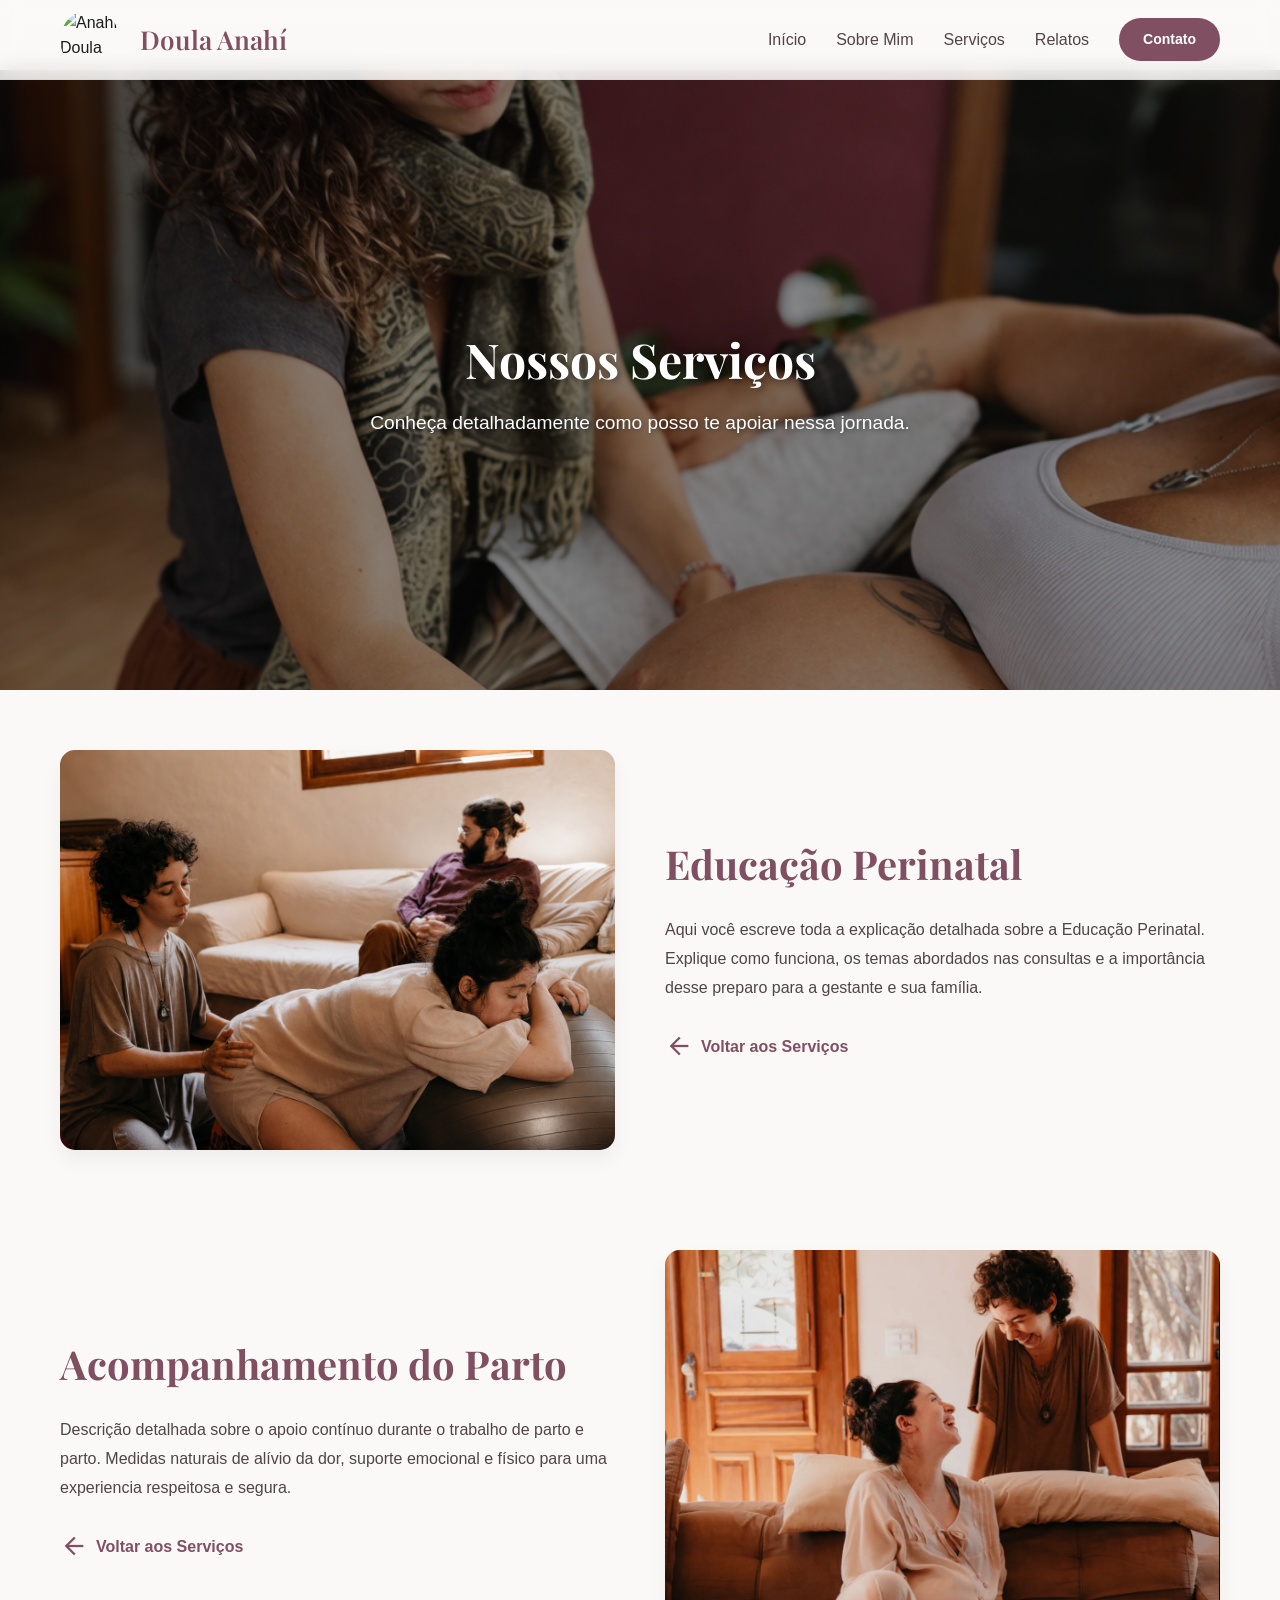
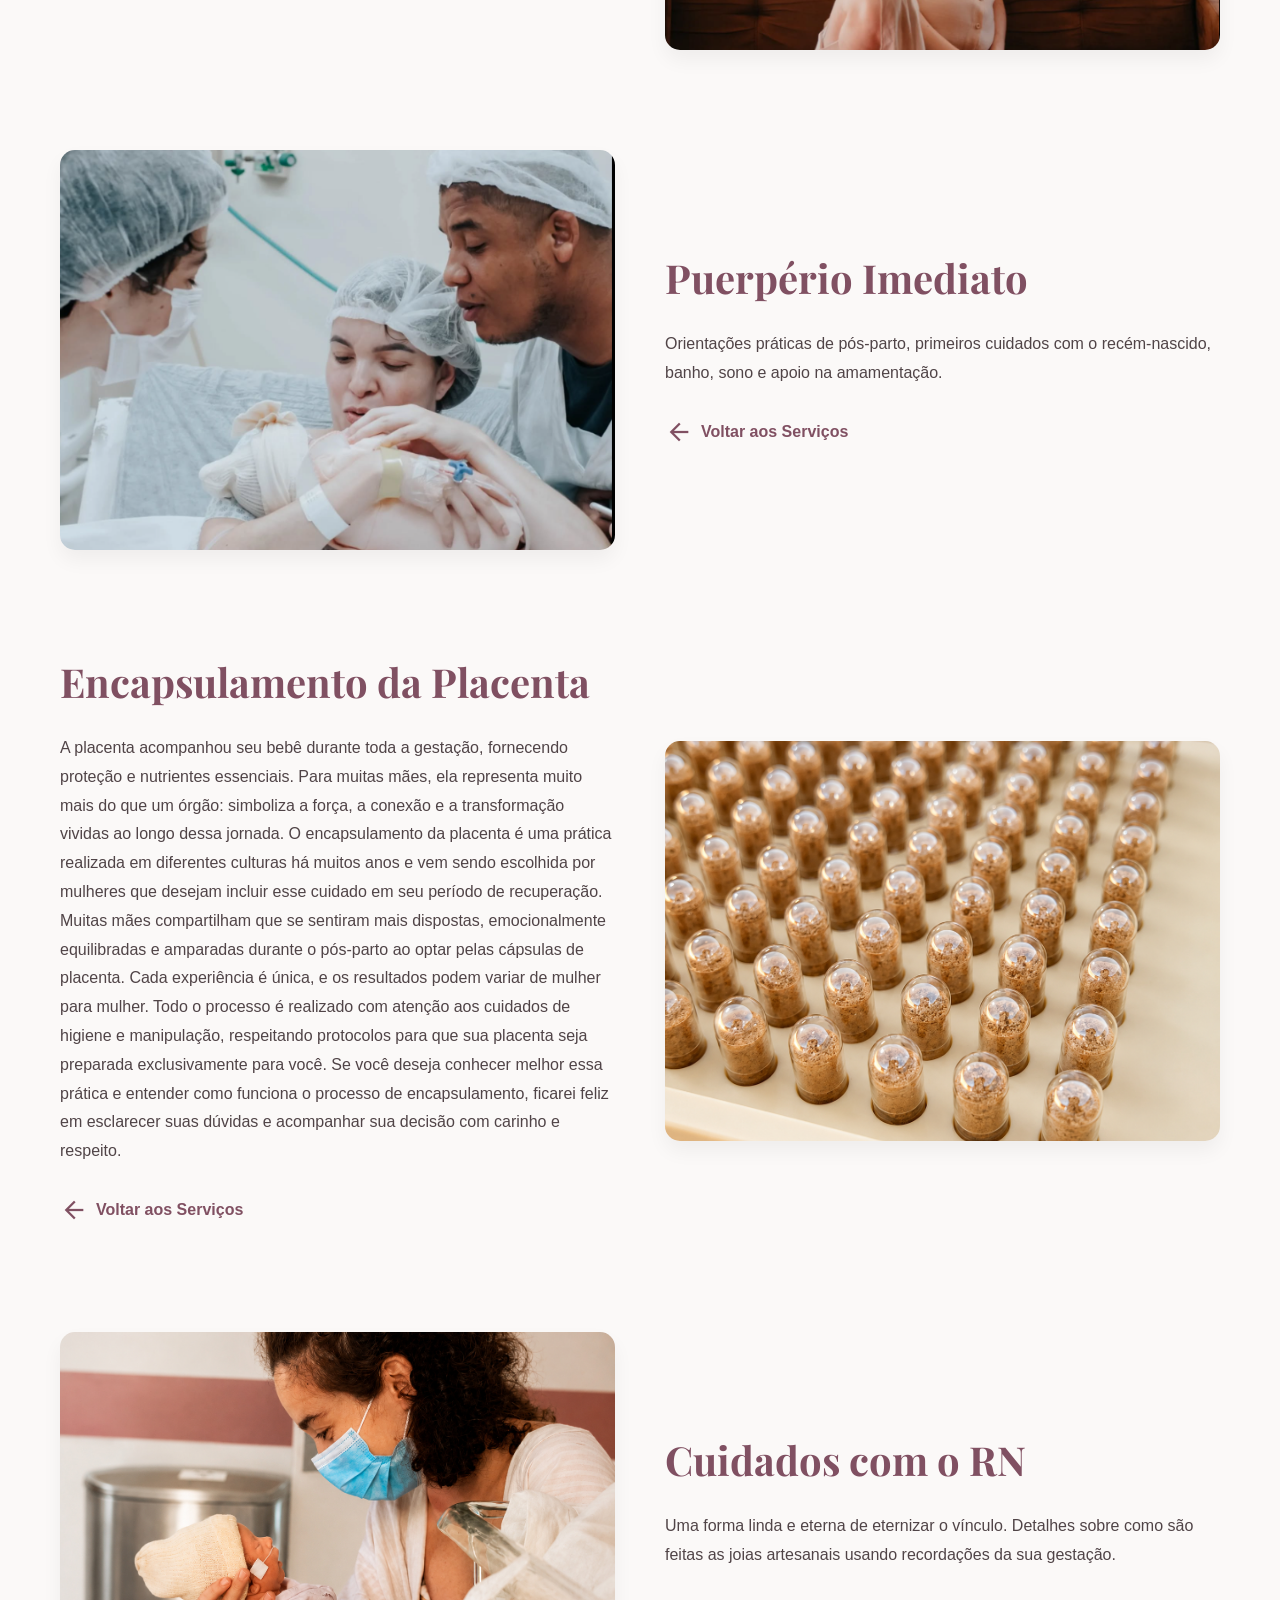
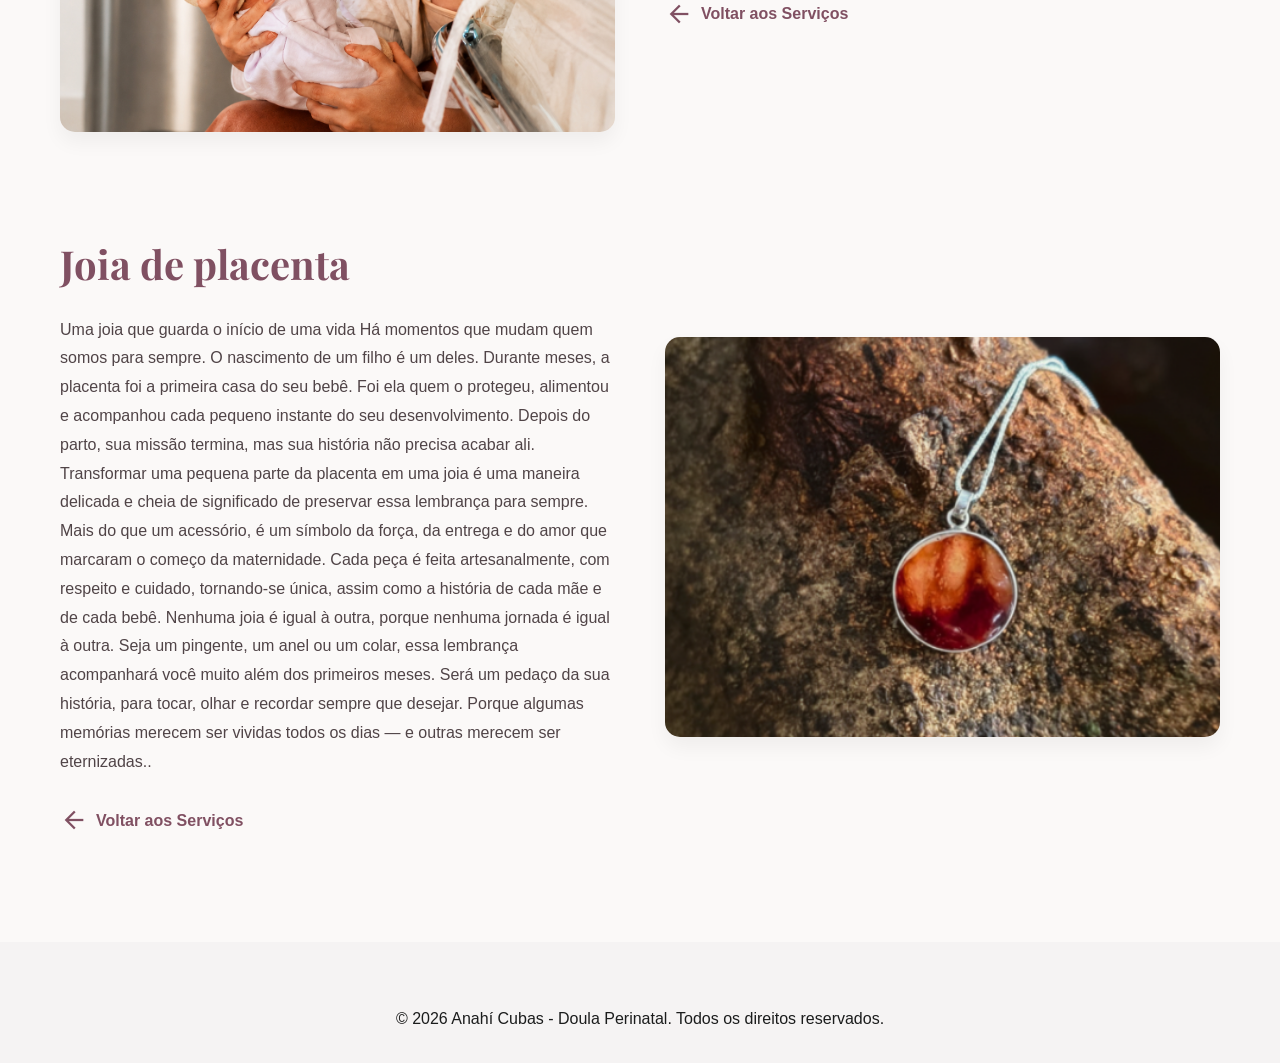
==== servicios.html @ f9d58816 "nuevas mudansas" ====
<!DOCTYPE html>
<html lang="pt-br">
<head>
    <meta charset="UTF-8">
    <meta name="viewport" content="width=device-width, initial-scale=1.0">
    <title>Serviços Detalhados | Anahí Cubas</title>
    <link rel="preconnect" href="https://fonts.googleapis.com">
    <link rel="preconnect" href="https://fonts.gstatic.com" crossorigin>
    <link href="https://fonts.googleapis.com/css2?family=Playfair+Display:ital,wght@0,400..900;1,400..900&display=swap" rel="stylesheet">
    <link href="https://fonts.googleapis.com/css2?family=Material+Symbols+Outlined&display=swap" rel="stylesheet">
    <link rel="stylesheet" href="src/css/style.css">
</head>
<body class="pagina-servicios">

   <header class="transparent-header">
        <nav class="navbar">
            <div class="container nav-wrapper">
                <div class="logo-area">
                    <img src="https://lh3.googleusercontent.com/aida-public/[base64]" alt="Anahí Doula Logo" class="logo-img">
                    <span class="logo-text">Doula Anahí</span>
                </div>
                
                <!-- Menú que se ve en computadoras -->
                <div class="nav-links">
                    <a href="index.html#inicio" class="nav-link">Início</a>
                    <a href="index.html#sobre" class="nav-link">Sobre Mim</a>
                    <a href="index.html#servicos" class="nav-link">Serviços</a>
                    <a href="index.html#relatos" class="nav-link">Relatos</a>
                    <a href="index.html#contato" class="btn-nav">Contato</a>
                </div>
                
                <!-- Botón exclusivo para celulares (conecta a tu WhatsApp) -->
                <a href="https://wa.me/5511999999999?text=Olá,%20gostaria%20de%20conversar%20sobre%20seus%20serviços!" target="_blank" rel="noopener noreferrer" class="mobile-wa-btn">
                    Agendar Consulta
                </a>
            </div>
        </nav>
    </header>

    <div class="services-hero"> 
        <h1>Nossos Serviços</h1>
        <p>Conheça detalhadamente como posso te apoiar nessa jornada.</p>
    </div>

    <main class="container-servicios-detalle">
        <!-- SECCIÓN 1: EDUCACIÓN PERINATAL -->
        <section id="educacao" class="servicio-bloque-detalle">
            <div class="detalle-content">
                <div class="detalle-img-wrapper">
                    <img src="src/imagens/hero1.jpg" alt="Educação Perinatal">
                </div>
                <div class="detalle-texto">
                    <h2>Educação Perinatal</h2>
                    <p>Aqui você escreve toda a explicação detalhada sobre a Educação Perinatal. Explique como funciona, os temas abordados nas consultas e a importância desse preparo para a gestante e sua família.</p>
                    <a href="index.html#servicos" class="btn-volver"><span class="material-symbols-outlined">arrow_back</span> Voltar aos Serviços</a>
                </div>
            </div>
        </section>

        <!-- SECCIÓN 2: PARTO HUMANIZADO -->
        <section id="parto" class="servicio-bloque-detalle">
            <div class="detalle-content reversed">
                <div class="detalle-img-wrapper">
                    <img src="src/imagens/img1.png" alt="Acompanhamento do Parto">
                </div>
                <div class="detalle-texto">
                    <h2>Acompanhamento do Parto</h2>
                    <p>Descrição detalhada sobre o apoio contínuo durante o trabalho de parto e parto. Medidas naturais de alívio da dor, suporte emocional e físico para uma experiencia respeitosa e segura.</p>
                    <a href="index.html#servicos" class="btn-volver"><span class="material-symbols-outlined">arrow_back</span> Voltar aos Serviços</a>
                </div>
            </div>
        </section>

        <!-- SECCIÓN 3: PUERPÉRIO -->
        <section id="cuidados" class="servicio-bloque-detalle">
            <div class="detalle-content">
                <div class="detalle-img-wrapper">
                    <img src="src/imagens/img2.png" alt="Cuidados com o Bebê">
                </div>
                <div class="detalle-texto">
                    <h2>Puerpério Imediato</h2>
                    <p>Orientações práticas de pós-parto, primeiros cuidados com o recém-nascido, banho, sono e apoio na amamentação.</p>
                    <a href="index.html#servicos" class="btn-volver"><span class="material-symbols-outlined">arrow_back</span> Voltar aos Serviços</a>
                </div>
            </div>
        </section>

        <!-- SECCIÓN 4: AMAMENTAÇÃO -->
        <section id="capsulas" class="servicio-bloque-detalle">
            <div class="detalle-content reversed">
                <div class="detalle-img-wrapper">
                    <img src="src/imagens/img3.jpg" alt="Cápsulas de Placenta">
                </div>
                <div class="detalle-texto">
                    <h2>Encapsulamento da Placenta</h2>
                    <p>A placenta acompanhou seu bebê durante toda a gestação, fornecendo proteção e nutrientes essenciais. Para muitas mães, ela representa muito mais do que um órgão: simboliza a força, a conexão e a transformação vividas ao longo dessa jornada.

                    O encapsulamento da placenta é uma prática realizada em diferentes culturas há muitos anos e vem sendo escolhida por mulheres que desejam incluir esse cuidado em seu período de recuperação.

                    Muitas mães compartilham que se sentiram mais dispostas, emocionalmente equilibradas e amparadas durante o pós-parto ao optar pelas cápsulas de placenta. Cada experiência é única, e os resultados podem variar de mulher para mulher.

                    Todo o processo é realizado com atenção aos cuidados de higiene e manipulação, respeitando protocolos para que sua placenta seja preparada exclusivamente para você.

                    Se você deseja conhecer melhor essa prática e entender como funciona o processo de encapsulamento, ficarei feliz em esclarecer suas dúvidas e acompanhar sua decisão com carinho e respeito.</p>
                    <a href="index.html#servicos" class="btn-volver"><span class="material-symbols-outlined">arrow_back</span> Voltar aos Serviços</a>
                </div>
            </div>
        </section>

        <!-- SECCIÓN 5: CUIDADOS RN -->
        <section id="joias" class="servicio-bloque-detalle">
            <div class="detalle-content">
                <div class="detalle-img-wrapper">
                    <img src="src/imagens/img4.jpg" alt="Joias com Placenta">
                </div>
                <div class="detalle-texto">
                    <h2>Cuidados com o RN</h2>
                    <p>Uma forma linda e eterna de eternizar o vínculo. Detalhes sobre como são feitas as joias artesanais usando recordações da sua gestação.</p>
                    <a href="index.html#servicos" class="btn-volver"><span class="material-symbols-outlined">arrow_back</span> Voltar aos Serviços</a>
                </div>
            </div>
        </section>

        <!-- SECCIÓN 6: RODAS DE APOIO -->
        <section id="arte" class="servicio-bloque-detalle">
            <div class="detalle-content reversed">
                <div class="detalle-img-wrapper">
                    <img src="src/imagens/img5.png" alt="Joia de placenta">
                </div>
                <div class="detalle-texto">
                    <h2>Joia de placenta</h2>
                    <p>Uma joia que guarda o início de uma vida

                    Há momentos que mudam quem somos para sempre.

                    O nascimento de um filho é um deles.

                    Durante meses, a placenta foi a primeira casa do seu bebê. Foi ela quem o protegeu, alimentou e acompanhou cada pequeno instante do seu desenvolvimento. Depois do parto, sua missão termina, mas sua história não precisa acabar ali.

                    Transformar uma pequena parte da placenta em uma joia é uma maneira delicada e cheia de significado de preservar essa lembrança para sempre.

                    Mais do que um acessório, é um símbolo da força, da entrega e do amor que marcaram o começo da maternidade.

                    Cada peça é feita artesanalmente, com respeito e cuidado, tornando-se única, assim como a história de cada mãe e de cada bebê. Nenhuma joia é igual à outra, porque nenhuma jornada é igual à outra.

                    Seja um pingente, um anel ou um colar, essa lembrança acompanhará você muito além dos primeiros meses. Será um pedaço da sua história, para tocar, olhar e recordar sempre que desejar.

                    Porque algumas memórias merecem ser vividas todos os dias — e outras merecem ser eternizadas..</p>
                    <a href="index.html#servicos" class="btn-volver"><span class="material-symbols-outlined">arrow_back</span> Voltar aos Serviços</a>
                </div>
            </div>
        </section>
    </main>

    <footer class="main-footer">
        <div class="container text-center">
            <p>&copy; 2026 Anahí Cubas - Doula Perinatal. Todos os direitos reservados.</p>
        </div>
        
    </footer>

    <!-- Navegación inferior fija para móviles (Estilo Instagram) -->
    <nav class="bottom-nav">
        <a href="index.html#inicio" class="bottom-nav-item">
            <span class="material-symbols-outlined">home</span>
            <span>Início</span>
        </a>
        <a href="index.html#sobre" class="bottom-nav-item">
            <span class="material-symbols-outlined">person</span>
            <span>Sobre</span>
        </a>
        <a href="index.html#servicos" class="bottom-nav-item">
            <span class="material-symbols-outlined">pregnancy</span>
            <span>Serviços</span>
        </a>
        <a href="index.html#relatos" class="bottom-nav-item">
            <span class="material-symbols-outlined">forum</span>
            <span>Relatos</span>
        </a>
    </nav>

    <!-- Enlace al JS para que todo funcione de diez -->
    <script src="src/js/script.js"></script>
</body>
</html>
---- src/css/style.css ----
* {
    margin: 0;
    padding: 0;
    box-sizing: border-box;
}

html {
    scroll-behavior: smooth;
}

:root {
    /* Paleta de Cores Global */
    --primary: #805062;
    --primary-container: #f8bbd0;
    --on-primary: #ffffff;
    --secondary: #6b5a60;
    --secondary-container: #f4dce4;
    --on-secondary-container: #716066;
    --surface: #fbf9f8;
    --surface-container-low: #f5f3f3;
    --surface-container-lowest: #ffffff;
    --on-surface: #1b1c1c;
    --on-surface-variant: #504447;
    
    /* Fontes */
    --font-headline: 'Playfair Display', serif;
    --font-body: 'Plus Jakarta Sans', sans-serif;
}

body {
    background-: var(--surface);
    color: var(--on-surface);
    font-family: var(--font-body);
    font-size: 16px;
    line-height: 1.6;
    overflow-x: hidden;
}

.container {
    width: 100%;
    max-width: 1200px;
    margin: 0 auto;
    padding: 0 24px;
}

.text-center {
    text-align: center;
}

/* ==========================================================================
   COMPONENTES REUTILIZÁVEIS (Botões e Títulos)
   ========================================================================== */
.btn {
    display: inline-flex;
    align-items: center;
    justify-content: center;
    gap: 8px;
    padding: 16px 40px;
    border-radius: 9999px;
    font-weight: 600;
    text-decoration: none;
    transition: all 0.3s ease;
    cursor: pointer;
}

.btn-primary {
    background-color: var(--primary);
    color: var(--on-primary);
    border: none;
}

.btn-primary:hover {
    opacity: 0.95;
    transform: translateY(-2px);
    box-shadow: 0 10px 20px rgba(128, 80, 98, 0.15);
}

.btn-outline {
    background-color: transparent;
    border: 1px solid var(--primary);
    color: var(--on-surface);
}

.btn-outline:hover {
    background-color: rgba(248, 187, 208, 0.15);
}

.section-title {
    font-family: var(--font-headline);
    font-size: 40px;
    color: var(--primary);
    margin-bottom: 16px;
}

.section-subtitle {
    font-size: 18px;
    color: var(--on-surface-variant);
    max-width: 700px;
    margin: 0 auto 48px auto;
}

/* ==========================================================================
   NAVBAR & LOGO CIRCULAR
   ========================================================================== */
.navbar {
    position: fixed;
    top: 0;
    width: 100%;
    height: 80px;
    background-color: rgba(251, 249, 248, 0.85);
    backdrop-filter: blur(10px);
    z-index: 1000;
    display: flex;
    align-items: center;
    border-bottom: 1px solid rgba(0,0,0,0.03);
    transition: all 0.3s ease;
}

.navbar.scrolled {
    background-color: #ffffff;
    box-shadow: 0 4px 20px rgba(0, 0, 0, 0.08);
    height: 70px;
}

.nav-wrapper {
    display: flex;
    justify-content: space-between;
    align-items: center;
    width: 100%;
    max-width: 1200px;
    margin: 0 auto;
    padding: 10px 20px;
}

.logo-area {
    display: flex;
    align-items: center;
    gap: 20px;
}

.logo-img {
    border-radius: 50% !important; 
    object-fit: cover !important;  
    width: 60px !important;        
    height: 60px !important;       
}

.logo-text {
    font-family: var(--font-headline);
    font-size: 26px;
    font-weight: 600;
    color: var(--primary);
}

.nav-links {
    display: flex;
    align-items: center;
    gap: 32px;
}

.nav-link {
    text-decoration: none;
    color: var(--on-surface-variant);
    font-weight: 500;
    transition: color 0.3s;
}

.nav-link:hover, .nav-link.active {
    color: var(--primary);
    font-weight: 600;
}

.btn-nav {
    background-color: var(--primary);
    color: var(--on-primary);
    padding: 10px 24px;
    border-radius: 9999px;
    text-decoration: none;
    font-weight: 600;
    font-size: 14px;
    transition: opacity 0.3s;
}

.btn-nav:hover {
    opacity: 0.9;
}

.menu-mobile-btn {
    display: none;
    background: none;
    border: none;
    color: var(--primary);
    cursor: pointer;
}

.mobile-wa-btn {
    background-color: #926379; 
    color: #ffffff !important;
    text-decoration: none;
    padding: 8px 14px;
    border-radius: 8px;
    font-family: 'Playfair Display', serif;
    font-size: 13px;
    font-weight: bold;
    display: none; 
    white-space: nowrap;
    transition: background 0.3s ease, transform 0.2s ease;
}

.mobile-wa-btn:active {
    transform: scale(0.95);
}

/* ==========================================================================
   HERO SECTION (RETORNADO A TRANSPARENTE ORIGINAL)
   ========================================================================== */
.hero {
    height: 100vh;
    position: relative;
    display: flex;
    justify-content: center;
    align-items: center;
    text-align: center;
    overflow: hidden;
}

.hero-slider {
    position: absolute;
    inset: 0;
    z-index: -1;
    background-color: #1a1a1a; 
    overflow: hidden;
}

.slide {
    position: absolute;
    inset: 0;
    background-size: cover;
    background-position: center;
    opacity: 0;
    animation: fadeZoomOut 16s infinite ease-in-out;
}

.slide1 { background-image: url("../imagens/hero1.jpg"); animation-delay: 0s; }
.slide2 { background-image: url("../imagens/fototipo1.jpg"); animation-delay: 8s; }

@keyframes fadeZoomOut {
    0% { opacity: 1; transform: scale(1.05); } 
    45% { opacity: 1; transform: scale(1); }
    50% { opacity: 1; transform: scale(1); }
    95% { opacity: 0; transform: scale(1.05); } 
    100% { opacity: 1; transform: scale(1.05); }
}

/* Filtro totalmente invisible para que la imagen brille libre */
.hero-overlay {
    position: absolute;
    inset: 0;
    z-index: 1;
    background: transparent !important; 
}

/* Contenedor transparente original sin cajas ni fondos */
.hero-content {
    position: relative;
    z-index: 2;
    max-width: 650px;
    padding: 0 !important;
    background: transparent !important;
    backdrop-filter: none !important;
    box-shadow: none !important;
}

.badge {
    display: inline-block;
    padding: 6px 16px;
    background-color: var(--secondary-container);
    color: var(--on-secondary-container);
    border-radius: 9999px;
    font-size: 12px;
    font-weight: 600;
    text-transform: uppercase;
    letter-spacing: 0.1em;
    margin-bottom: 24px;
}

/* 🌟 CAMBIA AQUÍ EL COLOR DEL TÍTULO PRINCIPAL ("Apoio humanizado...") */
.hero-title {
    font-family: var(--font-headline);
    font-size: 54px;
    line-height: 1.2;
    color: #9d2d56 !important;
    margin-bottom: 24px;
    text-shadow: none !important;
}

.italic-text { font-style: italic; font-family: serif; }

/* 🌟 CAMBIA AQUÍ EL COLOR DEL SUBTÍTULO ("Vivencie a gestação...") */
.hero-description {
    font-size: 18px;
    color: #ffffff !important; 
    margin-bottom: 40px;
    text-shadow: none !important;
}

.hero-buttons {
    display: flex;
    justify-content: center;
    gap: 16px;
}

.hero-buttons .btn-outline {
    border-color: var(--primary) !important;
    color: var(--primary) !important;
}
.hero-buttons .btn-outline:hover {
    background-color: rgba(248, 187, 208, 0.15) !important;
}

/* ==========================================================================
   SOBRE MIM
   ========================================================================== */
.about-section {
    padding: 140px 0 96px 0; 
    background-color: var(--surface-container-lowest);
}

.about-wrapper {
    display: grid;
    grid-template-columns: 5fr 7fr;
    gap: 64px;
    align-items: center;
}

.about-image-wrapper { position: relative; }

.about-card {
    border-radius: 40px;
    overflow: hidden;
    box-shadow: 0 25px 50px -12px rgba(0, 0, 0, 0.08);
    border: 8px solid var(--surface-container-lowest);
    position: relative;
    z-index: 10;
    aspect-ratio: 4/5;
    transition: all 0.3s;
}

.about-img { width: 100%; height: 100%; object-fit: cover; }

.decor-circle {
    position: absolute;
    border-radius: 50%;
    filter: blur(40px);
    opacity: 0.3;
    z-index: 1;
    width: 200px;
    height: 200px;
}

.circle-1 { bottom: -24px; left: -24px; background-color: var(--primary-container); }
.circle-2 { top: -24px; right: -24px; background-color: var(--secondary-container); }

.about-content { display: flex; flex-direction: column; }
.about-text p { font-size: 18px; color: var(--on-surface-variant); margin-bottom: 20px; }

/* ==========================================================================
   POR QUE UMA DOULA?
   ========================================================================== */
.why-section { padding: 96px 0; }

.features-grid {
    display: grid;
    grid-template-columns: repeat(3, 1fr);
    gap: 32px;
    margin-top: 48px;
}

.feature-card {
    background-color: var(--surface-container-lowest);
    border: 1px solid rgba(128, 80, 98, 0.05);
    border-radius: 48px;
    padding: 40px;
    text-align: left;
    transition: all 0.4s ease;
}

.feature-card:hover { border-color: rgba(128, 80, 98, 0.2); transform: translateY(-6px); }
.highlight-card { background-color: rgba(244, 220, 228, 0.2); }

.feature-icon {
    width: 64px; height: 64px; border-radius: 16px; display: flex; align-items: center;
    justify-content: center; color: var(--primary); margin-bottom: 32px; transition: transform 0.3s;
}

.feature-card:hover .feature-icon { transform: scale(1.1); }
.icon-bg-1 { background-color: var(--secondary-container); }
.icon-bg-2 { background-color: var(--primary-container); }

.feature-card h3 { font-family: var(--font-headline); font-size: 24px; color: var(--primary); margin-bottom: 16px; }
.feature-card p { color: var(--on-surface-variant); }

/* ==========================================================================
   SERVIÇOS
   ========================================================================== */
.services-section { padding: 96px 0; background-color: var(--surface-container-low); }

.services-header { display: flex; justify-content: space-between; align-items: flex-end; margin-bottom: 48px; }
.services-header-text { max-width: 600px; }
.services-header .section-subtitle { margin-bottom: 0; }

.services-nav-buttons { display: flex; gap: 16px; }

.btn-arrow {
    width: 48px; height: 48px; border-radius: 50%; border: 1px solid rgba(128, 80, 98, 0.2);
    background: none; color: var(--primary); display: flex; align-items: center;
    justify-content: center; cursor: pointer; transition: all 0.3s;
}

.btn-arrow:hover { background-color: var(--primary); color: white; }

.services-grid { display: grid; grid-template-columns: repeat(3, 1fr); gap: 24px; }

.service-card { background-color: var(--surface-container-lowest); padding: 32px; border-radius: 40px; transition: all 0.3s; }
.service-card:hover { box-shadow: 0 20px 30px rgba(128, 80, 98, 0.04); }

.service-img-wrapper { border-radius: 20px; overflow: hidden; margin-bottom: 32px; aspect-ratio: 16/11; }
.service-img-wrapper img { width: 100%; height: 100%; object-fit: cover; transition: transform 0.6s ease; }
.service-card:hover .service-img-wrapper img { transform: scale(1.08); }

.service-card h3 { font-family: var(--font-headline); font-size: 22px; color: var(--primary); margin-bottom: 12px; }
.service-card p { color: var(--on-surface-variant); font-size: 14px; margin-bottom: 24px; }

.service-link {
    display: inline-flex; align-items: center; gap: 8px; color: var(--primary);
    text-decoration: none; font-weight: 600; font-size: 14px; transition: gap 0.3s;
}

.service-card:hover .service-link { gap: 14px; }

/* ==========================================================================
   RELATOS (DEPOIMENTOS)
   ========================================================================== */
.testimonials-section { padding: 96px 0; }
.testimonials-grid { display: grid; grid-template-columns: repeat(3, 1fr); gap: 32px; margin-top: 48px; }

.testimonial-card {
    background-color: var(--surface-container-lowest); padding: 40px 32px;
    border-radius: 24px; border: 1px solid rgba(128, 80, 98, 0.04);
    position: relative; font-style: italic;
}

.color-card { background-color: rgba(248, 187, 208, 0.12); transform: translateY(24px); }

.quote-icon { font-size: 48px; color: var(--primary-container); position: absolute; top: -16px; left: 8px; opacity: 0.4; }
.testimonial-text { color: var(--on-surface-variant); margin-bottom: 24px; }

.testimonial-user { display: flex; align-items: center; gap: 16px; font-style: normal; }
.user-avatar { width: 48px; height: 48px; border-radius: 50%; background-size: cover; background-position: center; }
.user-name { color: var(--primary); font-weight: 600; font-size: 14px; }
.user-info { font-size: 12px; color: var(--on-surface-variant); }

/* ==========================================================================
   INSTAGRAM
   ========================================================================== */
.instagram-section { padding: 96px 0; background-color: rgba(245, 243, 243, 0.4); }

.instagram-header {
    display: flex; flex-direction: column; align-items: center; text-align: center; margin-bottom: 48px; gap: 16px;
}

.instagram-header-content { display: flex; flex-direction: column; align-items: center; }
.instagram-title { font-family: var(--font-headline); font-size: 26px; color: var(--primary); }
.instagram-handle { color: var(--on-surface-variant); }

.instagram-follow-btn {
    display: inline-flex; align-items: center; justify-content: center; background-color: var(--primary);
    color: var(--on-primary); text-decoration: none; font-weight: 600; font-size: 14px; padding: 8px 22px;
    border-radius: 9999px; transition: all 0.3s ease; box-shadow: 0 4px 10px rgba(128, 80, 98, 0.1);
}

.instagram-follow-btn:hover { transform: translateY(-2px); opacity: 0.95; box-shadow: 0 6px 14px rgba(128, 80, 98, 0.2); }

.instagram-grid { display: grid; grid-template-columns: repeat(2, 1fr); gap: 16px; max-width: 600px; margin: 0 auto; }
.instagram-item { aspect-ratio: 1/1; border-radius: 20px; overflow: hidden; cursor: pointer; }
.instagram-img { width: 100%; height: 100%; background-size: cover; background-position: center; transition: transform 0.5s ease; }
.instagram-item:hover .instagram-img { transform: scale(1.08); }

/* ==========================================================================
   FOOTER (RODAPÉ)
   ========================================================================== */
.main-footer { background-color: var(--surface-container-low); padding: 64px 0 32px 0; }

.footer-wrapper { display: flex; justify-content: space-between; align-items: center; margin-bottom: 48px; }
.footer-brand { max-width: 500px; }
.footer-logo { display: flex; align-items: center; gap: 10px; margin-bottom: 16px; }
.footer-title { font-family: var(--font-headline); font-size: 22px; font-weight: 600; color: var(--primary); }
.footer-text { color: var(--on-surface-variant); }

.footer-socials { display: flex; gap: 16px; }
.social-icon {
    display: flex; align-items: center; justify-content: center; width: 48px; height: 48px;
    border-radius: 50%; background-color: var(--secondary-container); color: var(--primary); transition: all 0.3s ease;
}

.social-icon:hover { background-color: var(--primary); color: var(--on-primary); transform: translateY(-4px); }

.footer-bottom { text-align: center; padding-top: 32px; border-top: 1px solid rgba(128, 80, 98, 0.15); }
.footer-author { font-family: var(--font-headline); font-size: 28px; font-style: italic; color: var(--primary); margin-bottom: 8px; font-weight: 500; }
.footer-copyright { color: var(--on-surface-variant); font-size: 14px; }

/* ==========================================================================
   PÁGINA DE SERVICIOS DETALLADOS
   ========================================================================== */
.pagina-servicios { background-color: var(--surface); color: var(--on-surface); }

.pagina-servicios .nav-wrapper {
    display: flex !important; justify-content: space-between !important; align-items: center !important;
    width: 100% !important; max-width: 1200px; margin: 0 auto; padding: 10px 20px;
}

.pagina-servicios .nav-links { display: flex !important; gap: 30px !important; align-items: center !important; }

.services-hero {
    background: linear-gradient(rgba(0,0,0,0.45), rgba(0,0,0,0.45)), url('../imagens/post1.png') no-repeat !important;
    background-size: cover !important;
    background-position: center 36% !important; 
    min-height: 620px !important;               
    padding: 140px 20px !important;
    display: flex !important;
    flex-direction: column !important; 
    justify-content: center !important; 
    align-items: center !important;
    text-align: center !important; 
    color: #fff;
    margin-top: 70px;
}

.services-hero h1 { font-family: var(--font-headline); font-size: 3rem !important; margin-bottom: 10px; text-shadow: 2px 2px 8px rgba(0, 0, 0, 0.5); }
.services-hero p { font-family: var(--font-body); font-size: 1.2rem !important; max-width: 600px; text-shadow: 1px 1px 5px rgba(0, 0, 0, 0.5); }

@media (max-width: 768px) {
    .services-hero {
        min-height: 500px !important;               
        background-position: center 18% !important; 
        padding: 110px 20px !important;
    }
    .services-hero h1 { font-size: 2.2rem !important; }
    .services-hero p { font-size: 1.05rem !important; }
}

.container-servicios-detalle { max-width: 1200px; margin: 60px auto; padding: 0 20px; }
.servicio-bloque-detalle { margin-bottom: 100px; scroll-margin-top: 100px; }

.detalle-content { display: flex; align-items: center; gap: 50px; }
.detalle-content.reversed { flex-direction: row-reverse; }

.detalle-img-wrapper { flex: 1; overflow: hidden; border-radius: 15px; box-shadow: 0 10px 20px rgba(0,0,0,0.05); transition: transform 0.3s ease; }
.detalle-img-wrapper:hover { transform: scale(1.02); }
.detalle-img-wrapper img { width: 100%; height: 400px; object-fit: cover; display: block; }

.detalle-texto { flex: 1; }
.detalle-texto h2 { font-family: var(--font-headline); font-size: 2.5rem; color: var(--primary); margin-bottom: 20px; }
.detalle-texto p { font-family: var(--font-body); line-height: 1.8; color: var(--on-surface-variant); margin-bottom: 30px; }

.btn-volver {
    display: inline-flex; align-items: center; gap: 8px; text-decoration: none;
    color: var(--primary); font-family: var(--font-body); font-weight: 600; transition: color 0.2s;
}
.btn-volver:hover { color: var(--secondary); }

/* ==========================================================================
   ÍCONES E MATERIAL SYMBOLS
   ========================================================================== */
span.material-symbols-outlined,
.pagina-servicios span.material-symbols-outlined {
    font-family: 'Material Symbols Outlined' !important;
    font-size: 28px !important;
    font-weight: normal !important;
    line-height: 1 !important;
    letter-spacing: normal !important;
    text-transform: none !important;
    display: inline-block;
    white-space: nowrap;
    word-wrap: normal;
}

.bottom-nav-item span:not(.material-symbols-outlined) {
    font-size: 12px !important;
    font-family: var(--font-body) !important;
}

/* ==========================================================================
   📱 RESPONSIVO E TELAS MENORES (TABLET E CELULAR)
   ========================================================================== */
.bottom-nav { display: none; }

@media (max-width: 992px) {
    .about-wrapper { grid-template-columns: 1fr; gap: 40px; }
    .features-grid, .services-grid, .testimonials-grid { grid-template-columns: 1fr; gap: 24px; }
    .color-card { transform: translateY(0); }
    .instagram-grid { grid-template-columns: repeat(2, 1fr); }
    
    .detalle-content, .detalle-content.reversed { flex-direction: column; gap: 30px; }
    .detalle-img-wrapper img { height: 300px; }

    .mobile-wa-btn {
        display: flex !important;
        position: fixed !important;
        bottom: 80px !important;
        right: 20px !important;
        z-index: 99999 !important;
        background-color: var(--primary) !important;
        color: white !important;
        padding: 15px 20px !important;
        border-radius: 50px !important;
    }
}

@media (max-width: 768px) {
    body { padding-bottom: 80px; }
    
    /* Reseteo completo de la caja en celular */
    .hero-content {
        padding: 0 !important;
        background: transparent !important;
        backdrop-filter: none !important;
        box-shadow: none !important;
        margin: 0;
    }

    .about-card { max-width: 280px; margin: 0 auto; }
    .decor-circle { width: 150px; height: 150px; }

    .service-card { padding: 20px; }
    .service-img-wrapper { margin-bottom: 16px; aspect-ratio: 16/9; }
    .service-card h3 { font-size: 20px; }

    .navbar .nav-links, .menu-mobile-btn { display: none !important; }
    .services-header { flex-direction: column; align-items: flex-start; gap: 16px; }
    .hero-buttons { flex-direction: column; width: 100%; }
    .hero-buttons .btn { width: 100%; }
    
    .logo-text {
        display: block !important;
        font-family: var(--font-headline);
        font-size: 20px;
        color: var(--primary);
        font-weight: 600;
    }

    .mobile-wa-btn {
        display: inline-block !important;
        position: static !important; 
        padding: 8px 14px !important;
        border-radius: 8px !important;
    }

    .footer-wrapper { flex-direction: column; align-items: center; text-align: center; gap: 32px; }

    .bottom-nav {
        display: flex;
        position: fixed;
        bottom: 0;
        left: 0;
        width: 100%;
        height: 65px;
        background-color: var(--surface-container-lowest);
        border-top: 1px solid rgba(128, 80, 98, 0.1);
        box-shadow: 0 -4px 16px rgba(0, 0, 0, 0.04);
        justify-content: space-around;
        align-items: center;
        z-index: 9999;
        padding-bottom: env(safe-area-inset-bottom);
    }

    .bottom-nav-item {
        display: flex;
        flex-direction: column;
        align-items: center;
        justify-content: center;
        flex: 1;
        height: 100%;
        text-decoration: none;
        color: var(--on-surface-variant);
        font-size: 11px;
        font-weight: 500;
        gap: 3px;
        transition: all 0.2s ease;
    }

    .bottom-nav-item .material-symbols-outlined { font-size: 24px; margin-bottom: 2px; }
    .bottom-nav-item:hover, .bottom-nav-item:active { color: var(--primary); }
    
    .hero-title { font-size: 32px !important; }
    .hero-description { font-size: 15px !important; }
}
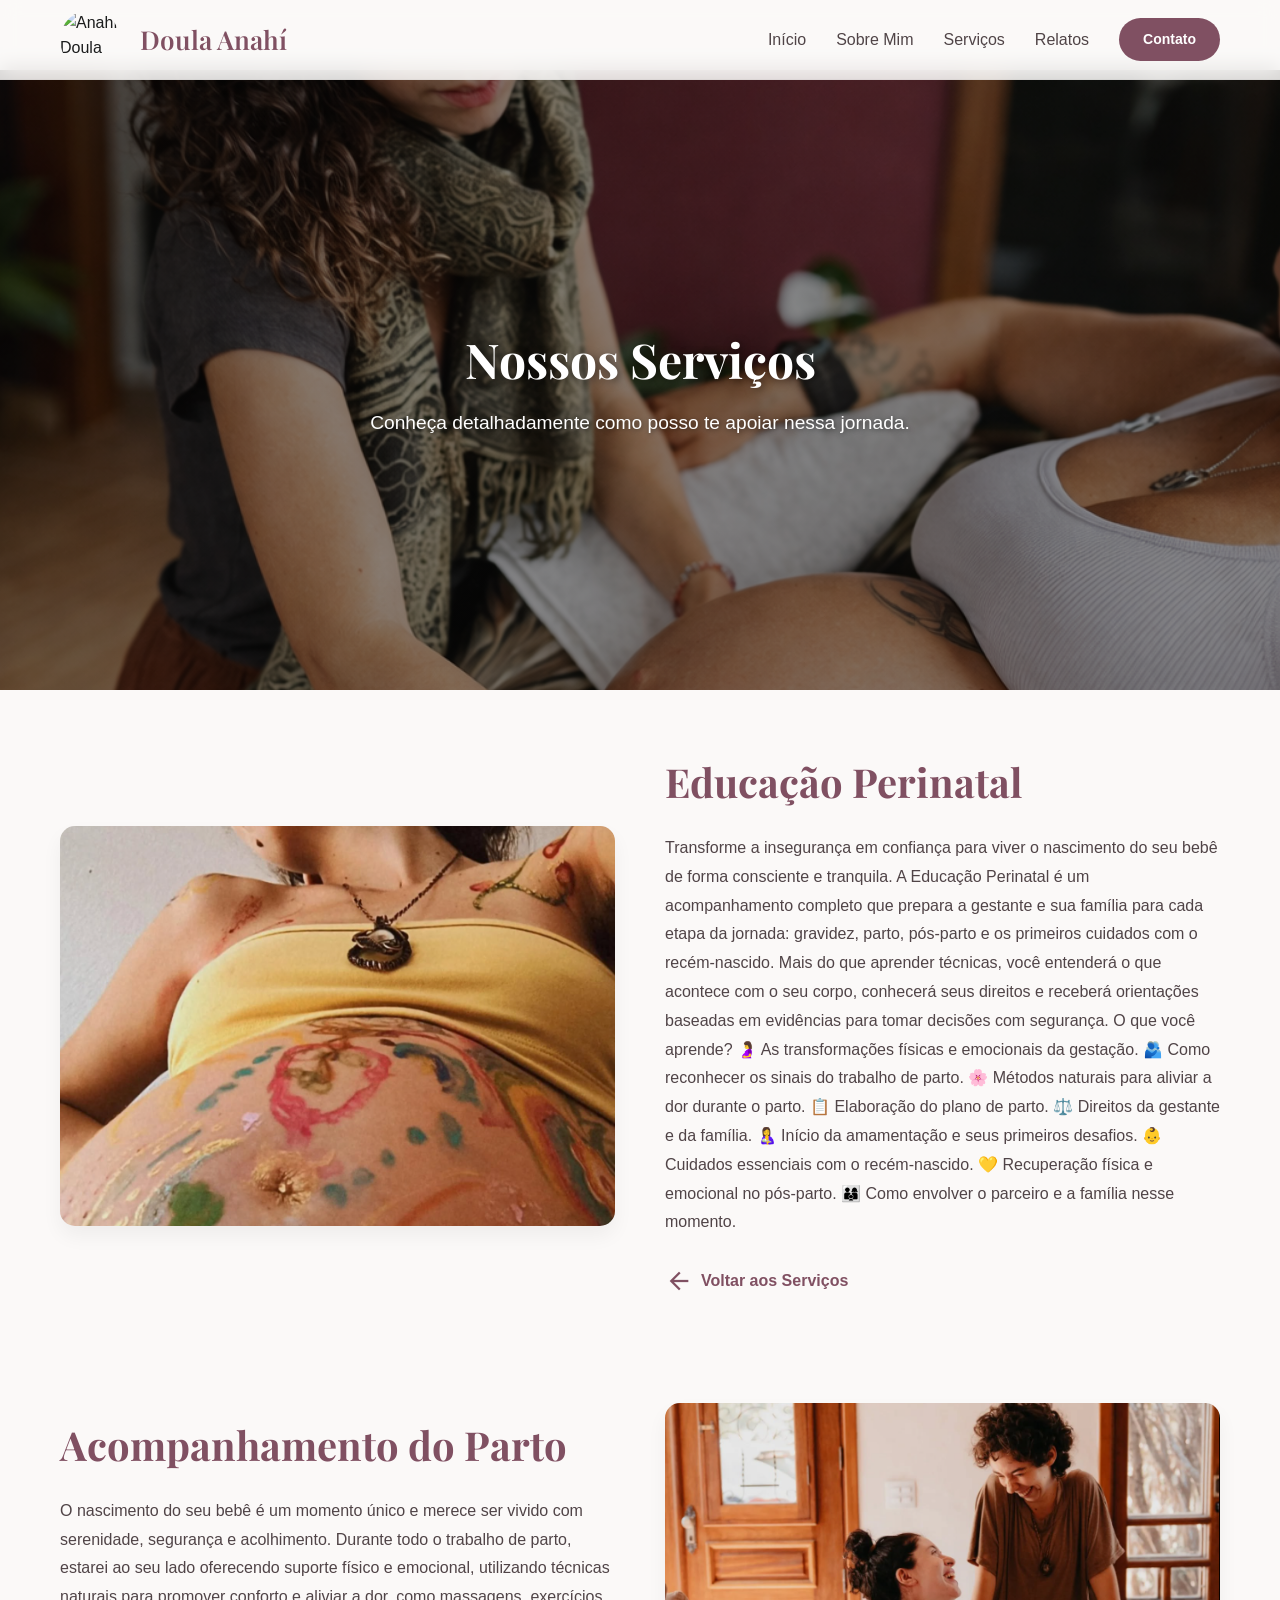
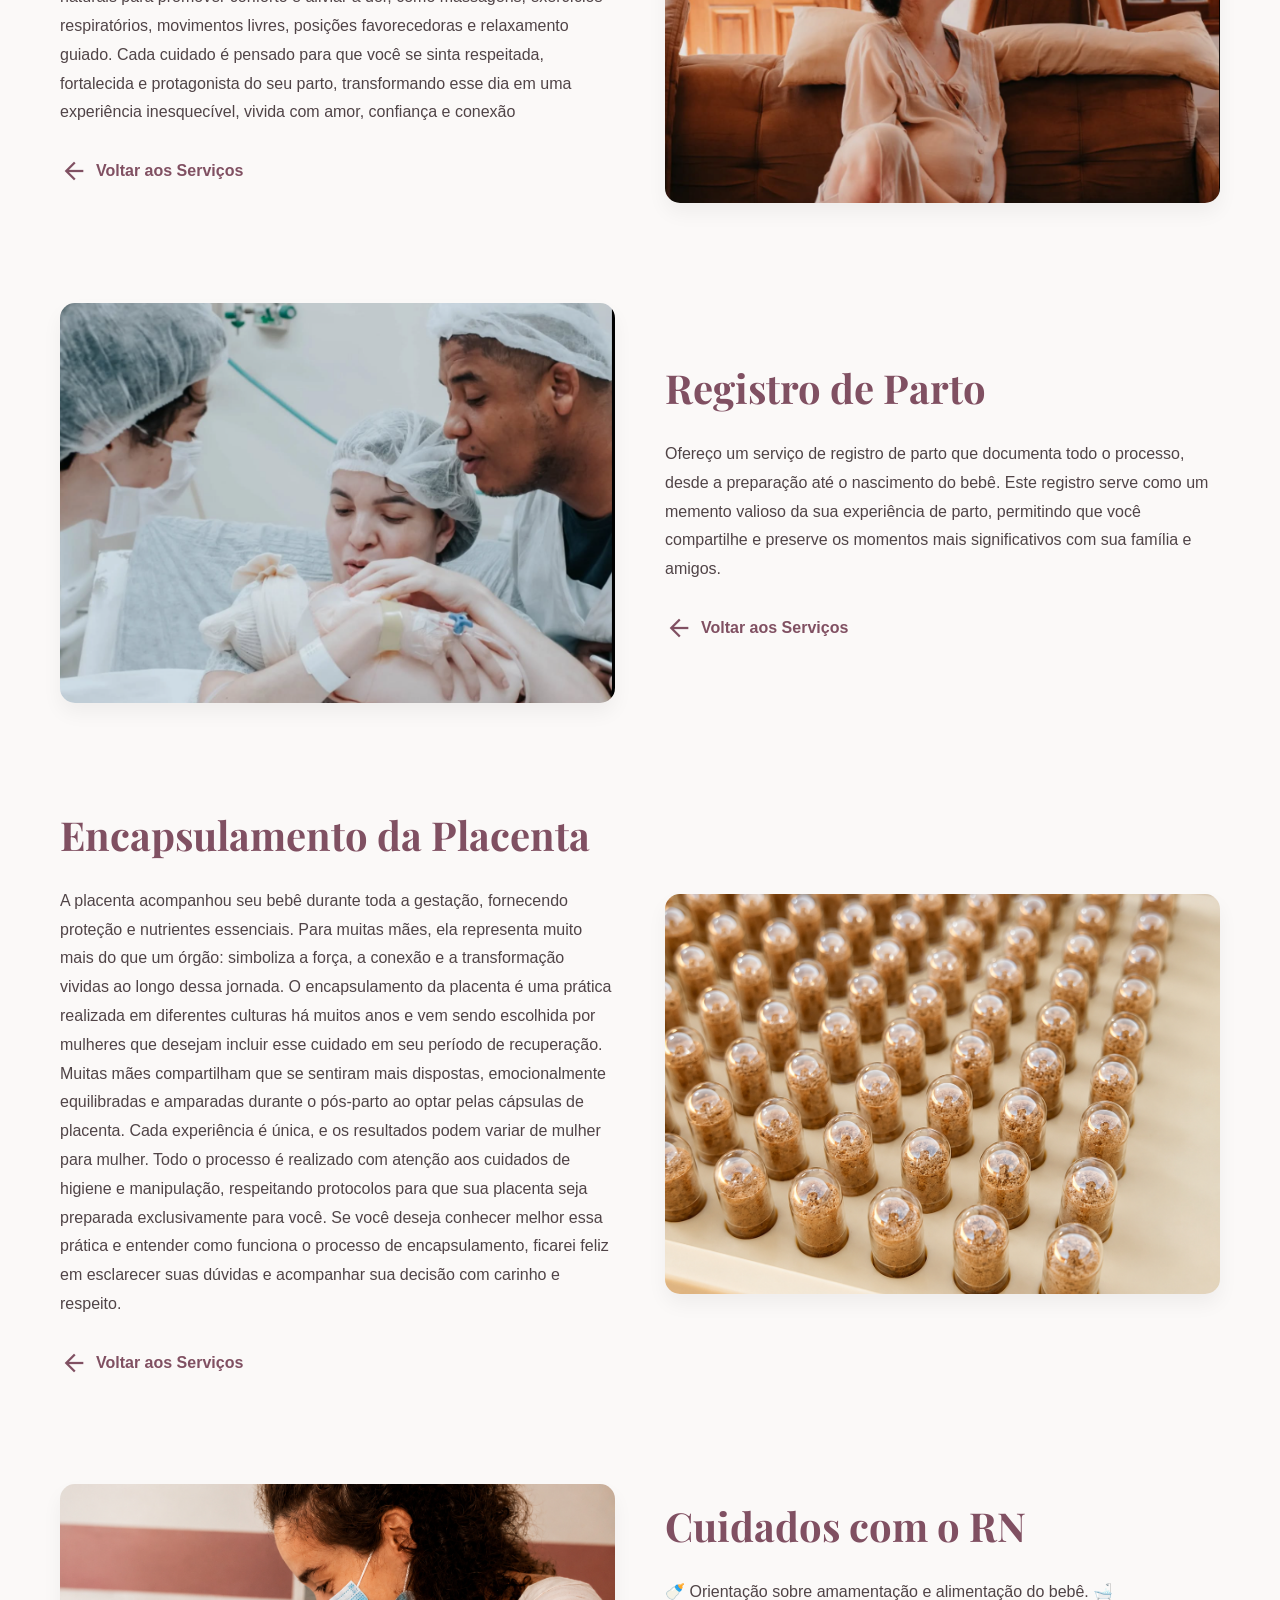
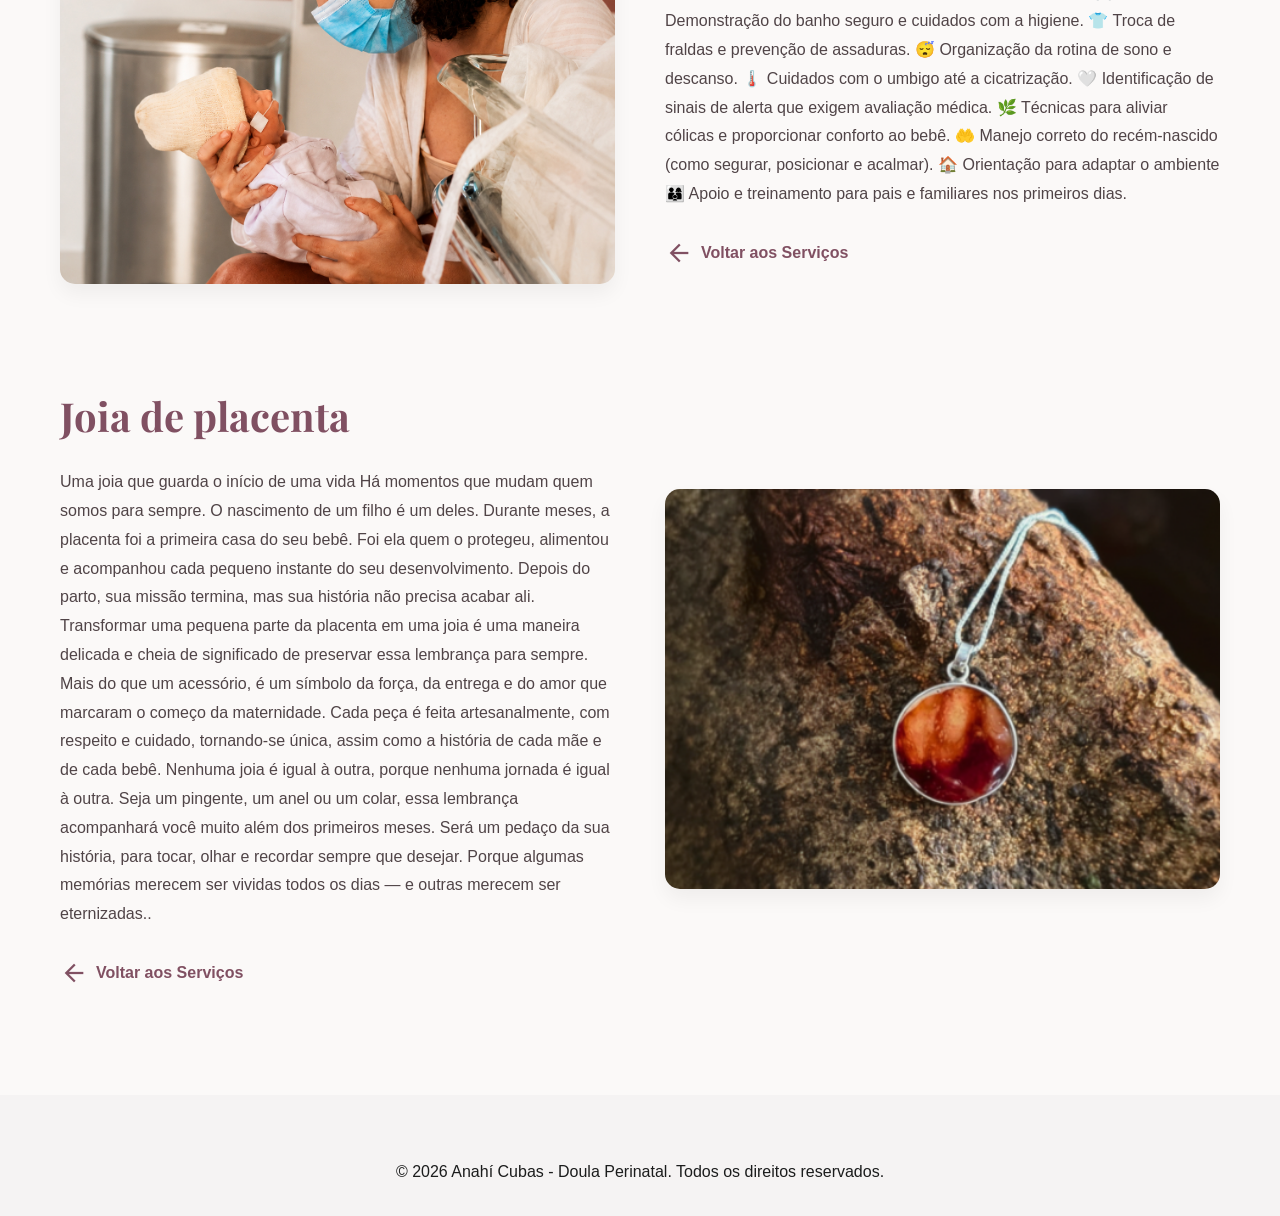
==== commit ddcb3f90: "comversar" ====
--- a/servicios.html
+++ b/servicios.html
@@ -30,7 +30,7 @@
                 </div>
                 
                 <!-- Botón exclusivo para celulares (conecta a tu WhatsApp) -->
-                <a href="https://wa.me/5511999999999?text=Olá,%20gostaria%20de%20conversar%20sobre%20seus%20serviços!" target="_blank" rel="noopener noreferrer" class="mobile-wa-btn">
+                <a href="https://api.whatsapp.com/send/?phone=5519989185193&text&type=phone_number&app_absent=0&utm_source=ig" target="_blank" rel="noopener noreferrer" class="mobile-wa-btn">
                     Agendar Consulta
                 </a>
             </div>
@@ -47,11 +47,26 @@
         <section id="educacao" class="servicio-bloque-detalle">
             <div class="detalle-content">
                 <div class="detalle-img-wrapper">
-                    <img src="src/imagens/hero1.jpg" alt="Educação Perinatal">
+                    <img src="src/imagens/img6.png" alt="Educação Perinatal">
                 </div>
                 <div class="detalle-texto">
                     <h2>Educação Perinatal</h2>
-                    <p>Aqui você escreve toda a explicação detalhada sobre a Educação Perinatal. Explique como funciona, os temas abordados nas consultas e a importância desse preparo para a gestante e sua família.</p>
+                    <p>Transforme a insegurança em confiança para viver o nascimento do seu bebê de forma consciente e tranquila.
+
+                    A Educação Perinatal é um acompanhamento completo que prepara a gestante e sua família para cada etapa da jornada: gravidez, parto, pós-parto e os primeiros cuidados com o recém-nascido.
+
+                    Mais do que aprender técnicas, você entenderá o que acontece com o seu corpo, conhecerá seus direitos e receberá orientações baseadas em evidências para tomar decisões com segurança.
+
+                    O que você aprende?
+                   🤰 As transformações físicas e     emocionais da gestação.
+                   🫂 Como reconhecer os sinais do trabalho de parto.
+                   🌸 Métodos naturais para aliviar a dor durante o parto.
+                   📋 Elaboração do plano de parto.
+                   ⚖️ Direitos da gestante e da família.
+                   🤱 Início da amamentação e seus primeiros desafios.
+                   👶 Cuidados essenciais com o recém-nascido.
+                   💛 Recuperação física e emocional no pós-parto.
+                   👨‍👩‍👦 Como envolver o parceiro e a família nesse momento.</p>
                     <a href="index.html#servicos" class="btn-volver"><span class="material-symbols-outlined">arrow_back</span> Voltar aos Serviços</a>
                 </div>
             </div>
@@ -65,7 +80,11 @@
                 </div>
                 <div class="detalle-texto">
                     <h2>Acompanhamento do Parto</h2>
-                    <p>Descrição detalhada sobre o apoio contínuo durante o trabalho de parto e parto. Medidas naturais de alívio da dor, suporte emocional e físico para uma experiencia respeitosa e segura.</p>
+                    <p>O nascimento do seu bebê é um momento único e merece ser vivido com serenidade, segurança e acolhimento.
+
+                    Durante todo o trabalho de parto, estarei ao seu lado oferecendo suporte físico e emocional, utilizando técnicas naturais para promover conforto e aliviar a dor, como massagens, exercícios respiratórios, movimentos livres, posições favorecedoras e relaxamento guiado.
+
+                    Cada cuidado é pensado para que você se sinta respeitada, fortalecida e protagonista do seu parto, transformando esse dia em uma experiência inesquecível, vivida com amor, confiança e conexão</p>
                     <a href="index.html#servicos" class="btn-volver"><span class="material-symbols-outlined">arrow_back</span> Voltar aos Serviços</a>
                 </div>
             </div>
@@ -78,8 +97,8 @@
                     <img src="src/imagens/img2.png" alt="Cuidados com o Bebê">
                 </div>
                 <div class="detalle-texto">
-                    <h2>Puerpério Imediato</h2>
-                    <p>Orientações práticas de pós-parto, primeiros cuidados com o recém-nascido, banho, sono e apoio na amamentação.</p>
+                    <h2>Registro de Parto</h2>
+                    <p>Ofereço um serviço de registro de parto que documenta todo o processo, desde a preparação até o nascimento do bebê. Este registro serve como um memento valioso da sua experiência de parto, permitindo que você compartilhe e preserve os momentos mais significativos com sua família e amigos.</p>
                     <a href="index.html#servicos" class="btn-volver"><span class="material-symbols-outlined">arrow_back</span> Voltar aos Serviços</a>
                 </div>
             </div>
@@ -115,7 +134,15 @@
                 </div>
                 <div class="detalle-texto">
                     <h2>Cuidados com o RN</h2>
-                    <p>Uma forma linda e eterna de eternizar o vínculo. Detalhes sobre como são feitas as joias artesanais usando recordações da sua gestação.</p>
+                    <p>🍼 Orientação sobre amamentação e alimentação do bebê.
+                    🛁 Demonstração do banho seguro e cuidados com a higiene.
+                    👕 Troca de fraldas e prevenção de assaduras.
+                    😴 Organização da rotina de sono e descanso.
+                    🌡️ Cuidados com o umbigo até a cicatrização.
+                    🤍 Identificação de sinais de alerta que exigem avaliação médica.
+                    🌿 Técnicas para aliviar cólicas e proporcionar conforto ao bebê.
+                    🤲 Manejo correto do recém-nascido (como segurar, posicionar e acalmar).
+                    🏠 Orientação para adaptar o ambiente 👨‍👩‍👦 Apoio e treinamento para pais e familiares nos primeiros dias.</p>
                     <a href="index.html#servicos" class="btn-volver"><span class="material-symbols-outlined">arrow_back</span> Voltar aos Serviços</a>
                 </div>
             </div>
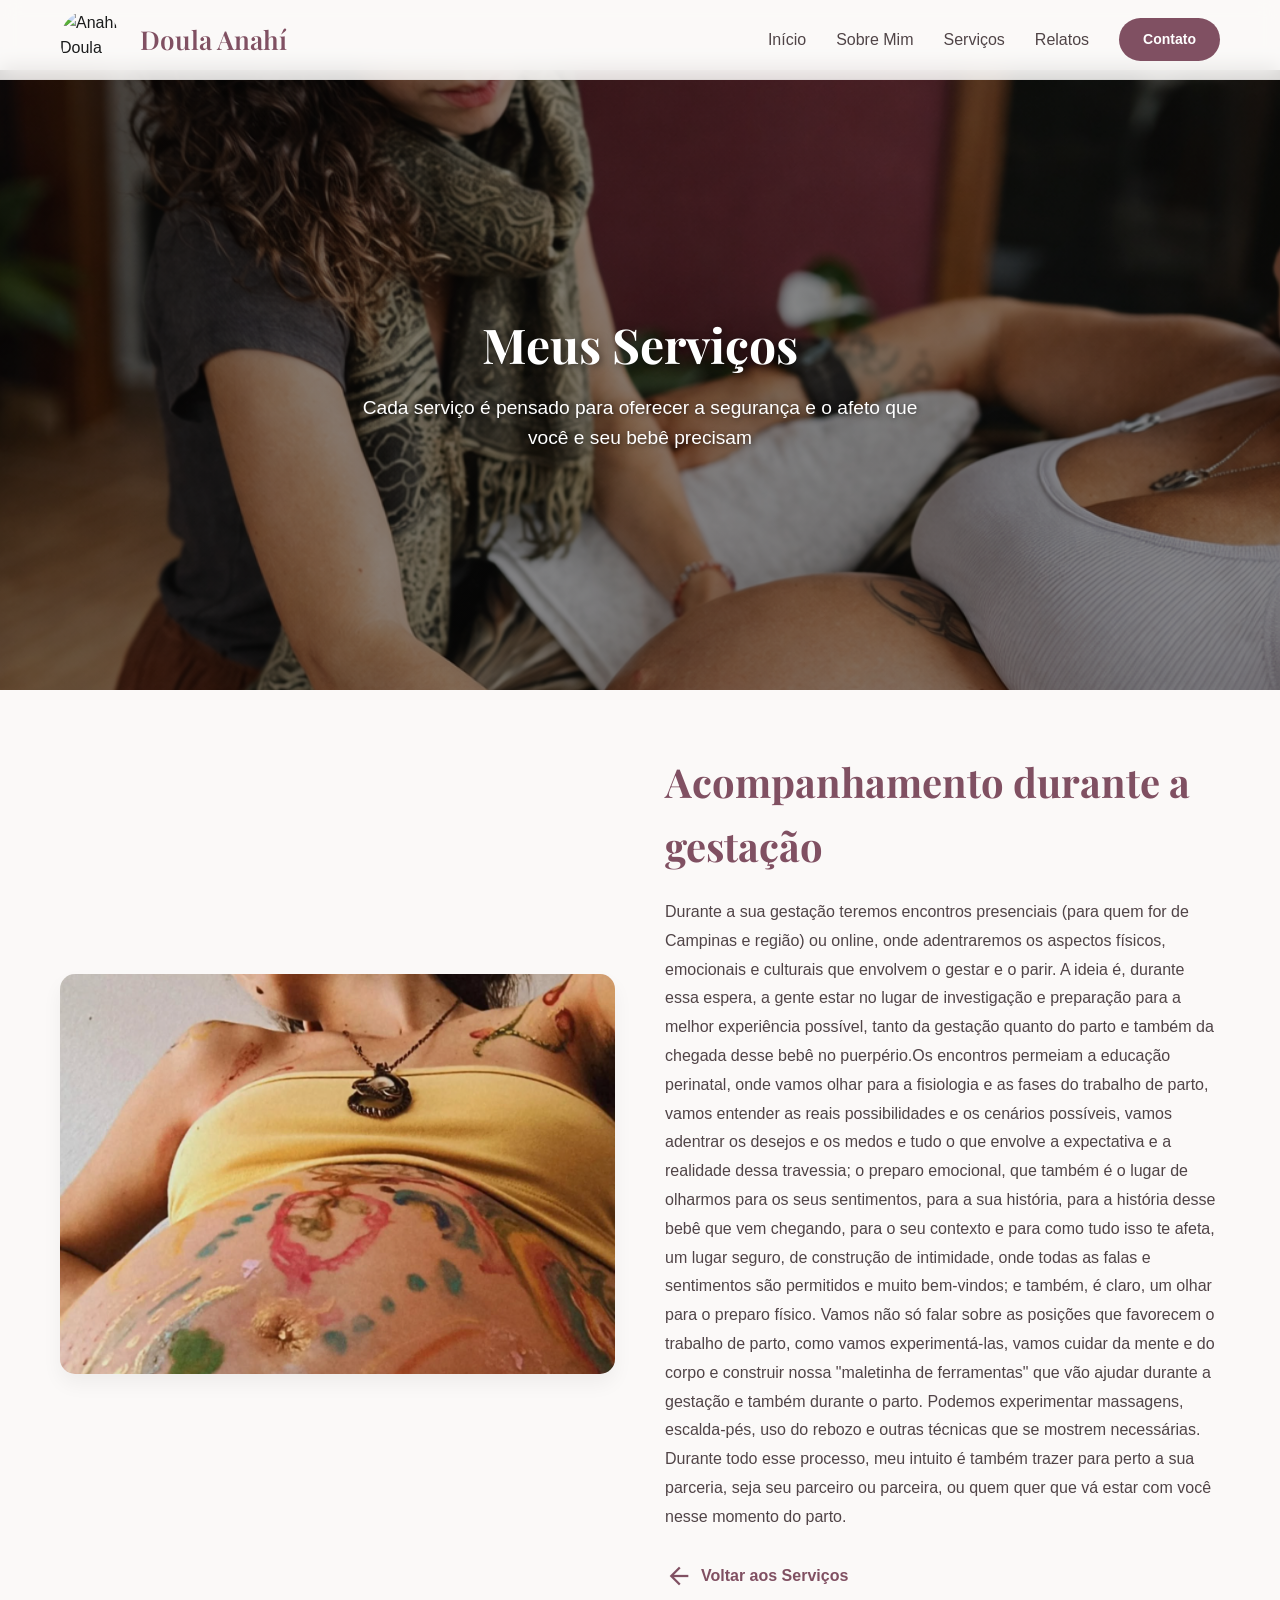
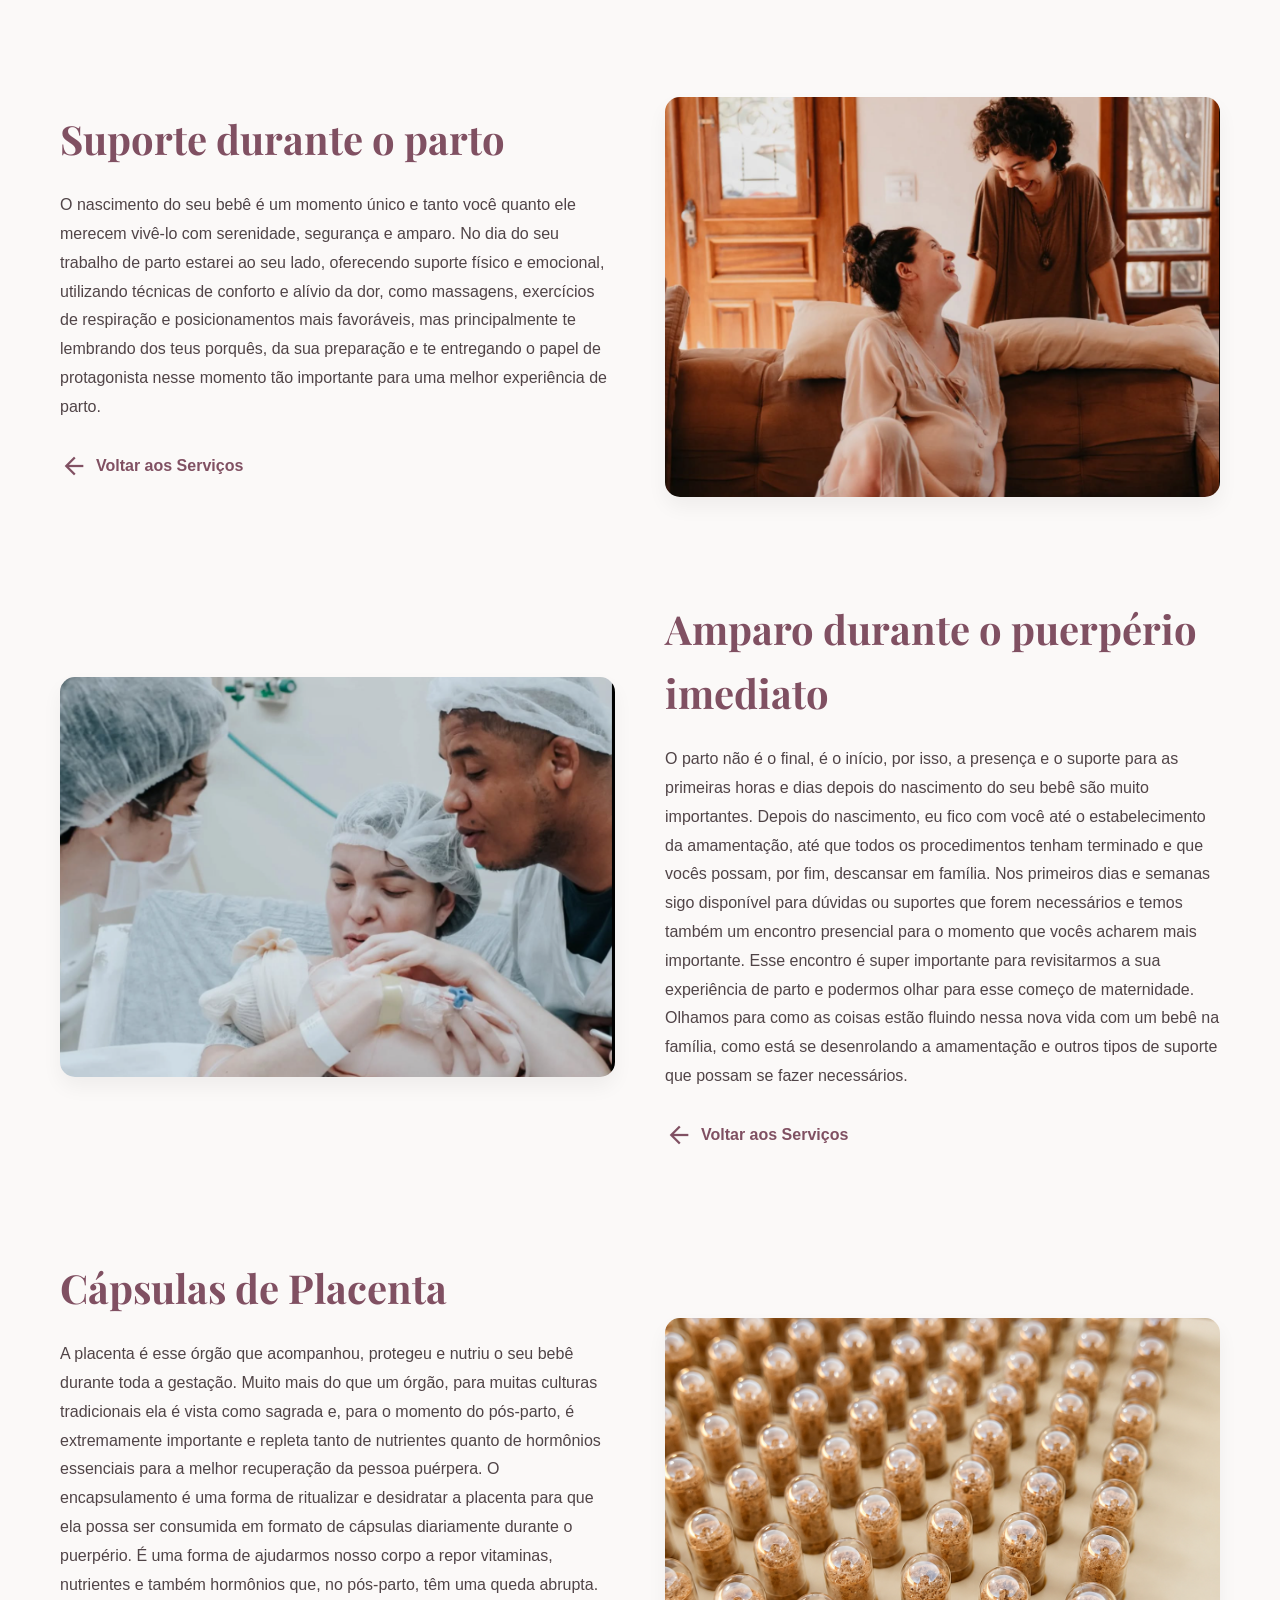
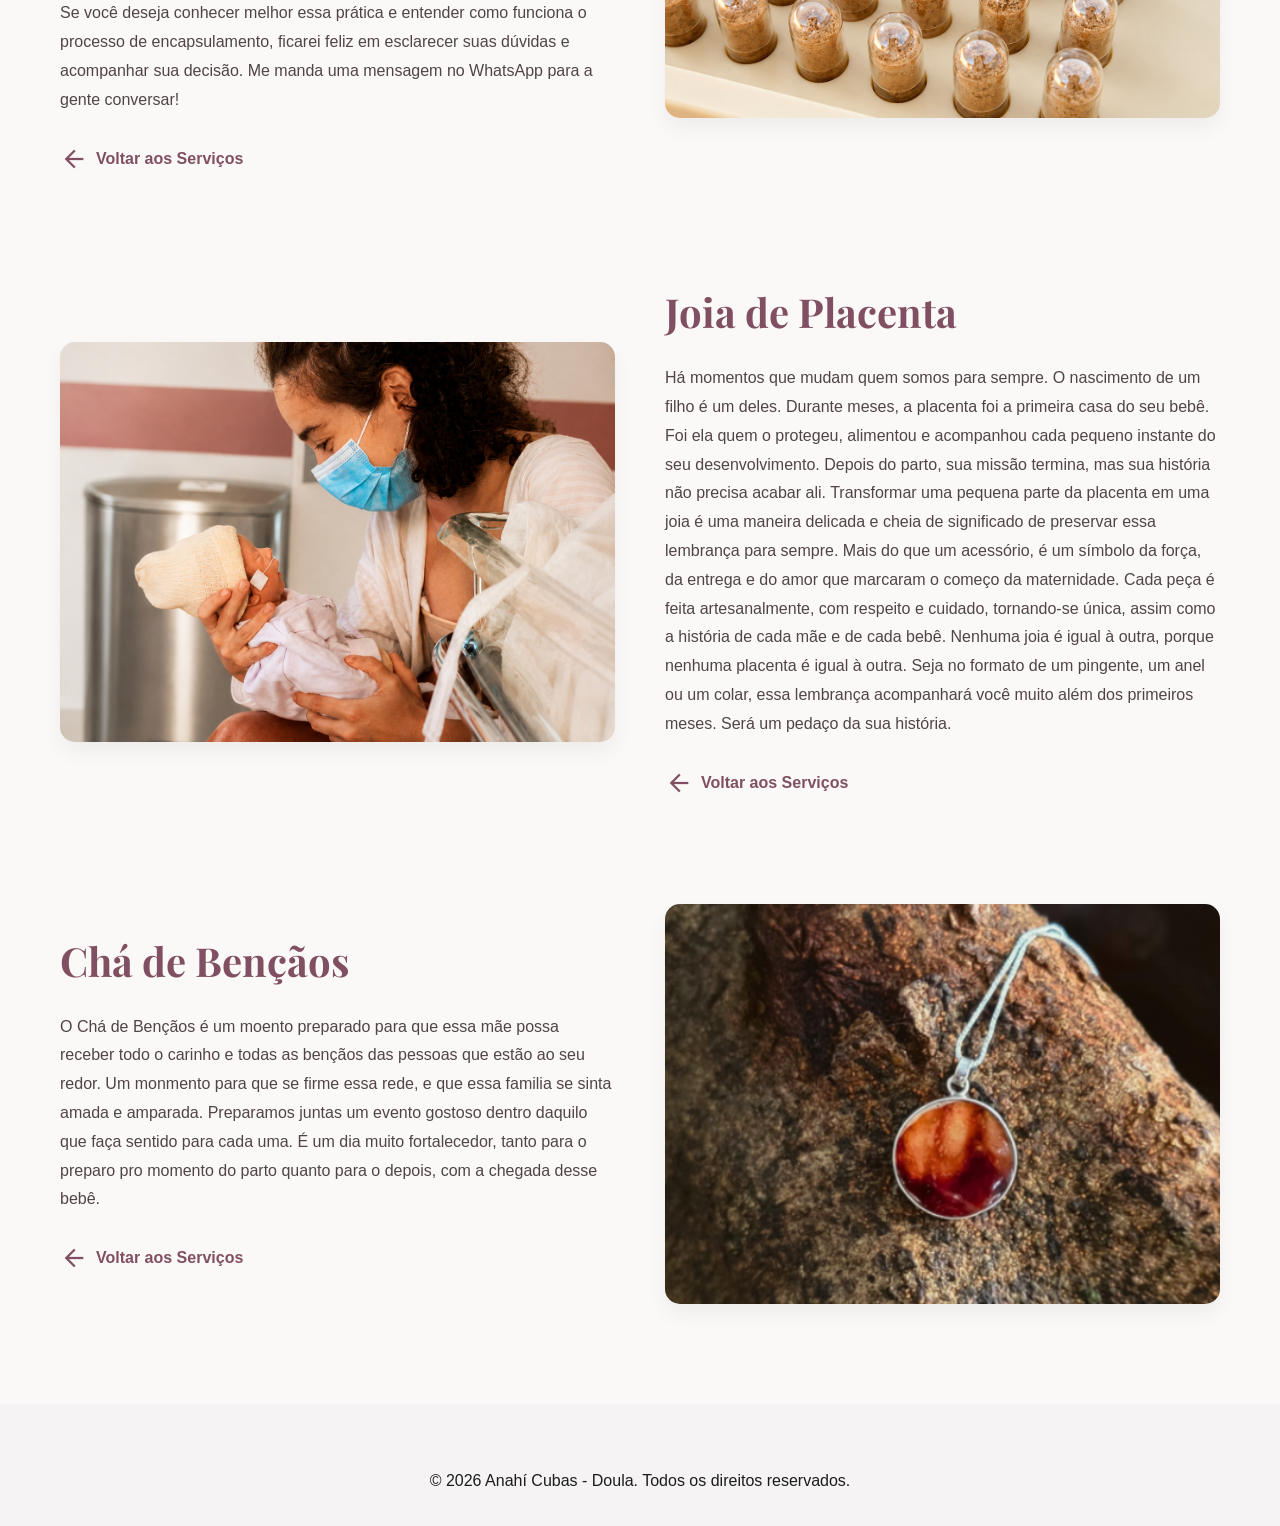
==== commit 89fa0142: "mudanzas , p" ====
--- a/servicios.html
+++ b/servicios.html
@@ -3,7 +3,13 @@
 <head>
     <meta charset="UTF-8">
     <meta name="viewport" content="width=device-width, initial-scale=1.0">
-    <title>Serviços Detalhados | Anahí Cubas</title>
+    <title>Serviços de Doula em Campinas | Anahí - Educação Perinatal e Placenta</title>
+    <meta name="description" content="Conheça os serviços especializados de doula em Campinas: educação perinatal, parto humanizado, cápsulas e joias de placenta. Apoio completo para sua gestação e parto.">
+    <meta name="keywords" content="doula campinas, serviços doula, educação perinatal campinas, parto humanizado, joias de placenta campinas, doula para parto">
+    <meta name="author" content="Anahí Doula Campinas">
+    <meta name="robots" content="index, follow, max-snippet:-1, max-image-preview:large, max-video-preview:-1">
+    <meta name="canonical" content="https://doula-anahi-cubas.netlify.app/servicios.html">
+   <meta name="google-site-verification" content="1dVnE12YSc2t-7htzgksGDvZf7HCqj6tVsVxm7yxX1Y" />
     <link rel="preconnect" href="https://fonts.googleapis.com">
     <link rel="preconnect" href="https://fonts.gstatic.com" crossorigin>
     <link href="https://fonts.googleapis.com/css2?family=Playfair+Display:ital,wght@0,400..900;1,400..900&display=swap" rel="stylesheet">
@@ -38,8 +44,8 @@
     </header>
 
     <div class="services-hero"> 
-        <h1>Nossos Serviços</h1>
-        <p>Conheça detalhadamente como posso te apoiar nessa jornada.</p>
+        <h1>Meus Serviços</h1>
+        <p>Cada serviço é pensado para oferecer a segurança e o afeto que você e seu bebê precisam</p>
     </div>
 
     <main class="container-servicios-detalle">
@@ -50,23 +56,8 @@
                     <img src="src/imagens/img6.png" alt="Educação Perinatal">
                 </div>
                 <div class="detalle-texto">
-                    <h2>Educação Perinatal</h2>
-                    <p>Transforme a insegurança em confiança para viver o nascimento do seu bebê de forma consciente e tranquila.
-
-                    A Educação Perinatal é um acompanhamento completo que prepara a gestante e sua família para cada etapa da jornada: gravidez, parto, pós-parto e os primeiros cuidados com o recém-nascido.
-
-                    Mais do que aprender técnicas, você entenderá o que acontece com o seu corpo, conhecerá seus direitos e receberá orientações baseadas em evidências para tomar decisões com segurança.
-
-                    O que você aprende?
-                   🤰 As transformações físicas e     emocionais da gestação.
-                   🫂 Como reconhecer os sinais do trabalho de parto.
-                   🌸 Métodos naturais para aliviar a dor durante o parto.
-                   📋 Elaboração do plano de parto.
-                   ⚖️ Direitos da gestante e da família.
-                   🤱 Início da amamentação e seus primeiros desafios.
-                   👶 Cuidados essenciais com o recém-nascido.
-                   💛 Recuperação física e emocional no pós-parto.
-                   👨‍👩‍👦 Como envolver o parceiro e a família nesse momento.</p>
+                    <h2>Acompanhamento durante a gestação</h2>
+                    <p>Durante a sua gestação teremos encontros presenciais (para quem for de Campinas e região) ou online, onde adentraremos os aspectos físicos, emocionais e culturais que envolvem o gestar e o parir. A ideia é, durante essa espera, a gente estar no lugar de investigação e preparação para a melhor experiência possível, tanto da gestação quanto do parto e também da chegada desse bebê no puerpério.Os encontros permeiam a educação perinatal, onde vamos olhar para a fisiologia e as fases do trabalho de parto, vamos entender as reais possibilidades e os cenários possíveis, vamos adentrar os desejos e os medos e tudo o que envolve a expectativa e a realidade dessa travessia; o preparo emocional, que também é o lugar de olharmos para os seus sentimentos, para a sua história, para a história desse bebê que vem chegando, para o seu contexto e para como tudo isso te afeta, um lugar seguro, de construção de intimidade, onde todas as falas e sentimentos são permitidos e muito bem-vindos; e também, é claro, um olhar para o preparo físico. Vamos não só falar sobre as posições que favorecem o trabalho de parto, como vamos experimentá-las, vamos cuidar da mente e do corpo e construir nossa "maletinha de ferramentas" que vão ajudar durante a gestação e também durante o parto. Podemos experimentar massagens, escalda-pés, uso do rebozo e outras técnicas que se mostrem necessárias. Durante todo esse processo, meu intuito é também trazer para perto a sua parceria, seja seu parceiro ou parceira, ou quem quer que vá estar com você nesse momento do parto.</p>
                     <a href="index.html#servicos" class="btn-volver"><span class="material-symbols-outlined">arrow_back</span> Voltar aos Serviços</a>
                 </div>
             </div>
@@ -79,12 +70,8 @@
                     <img src="src/imagens/img1.png" alt="Acompanhamento do Parto">
                 </div>
                 <div class="detalle-texto">
-                    <h2>Acompanhamento do Parto</h2>
-                    <p>O nascimento do seu bebê é um momento único e merece ser vivido com serenidade, segurança e acolhimento.
-
-                    Durante todo o trabalho de parto, estarei ao seu lado oferecendo suporte físico e emocional, utilizando técnicas naturais para promover conforto e aliviar a dor, como massagens, exercícios respiratórios, movimentos livres, posições favorecedoras e relaxamento guiado.
-
-                    Cada cuidado é pensado para que você se sinta respeitada, fortalecida e protagonista do seu parto, transformando esse dia em uma experiência inesquecível, vivida com amor, confiança e conexão</p>
+                    <h2>Suporte durante o parto</h2>
+                    <p>O nascimento do seu bebê é um momento único e tanto você quanto ele merecem vivê-lo com serenidade, segurança e amparo. No dia do seu trabalho de parto estarei ao seu lado, oferecendo suporte físico e emocional, utilizando técnicas de conforto e alívio da dor, como massagens, exercícios de respiração e posicionamentos mais favoráveis, mas principalmente te lembrando dos teus porquês, da sua preparação e te entregando o papel de protagonista nesse momento tão importante para uma melhor experiência de parto.</p>
                     <a href="index.html#servicos" class="btn-volver"><span class="material-symbols-outlined">arrow_back</span> Voltar aos Serviços</a>
                 </div>
             </div>
@@ -97,8 +84,13 @@
                     <img src="src/imagens/img2.png" alt="Cuidados com o Bebê">
                 </div>
                 <div class="detalle-texto">
-                    <h2>Registro de Parto</h2>
-                    <p>Ofereço um serviço de registro de parto que documenta todo o processo, desde a preparação até o nascimento do bebê. Este registro serve como um memento valioso da sua experiência de parto, permitindo que você compartilhe e preserve os momentos mais significativos com sua família e amigos.</p>
+                    <h2>Amparo durante o puerpério imediato</h2>
+                    <p>O parto não é o final, é o início, por isso, a presença e o suporte para as primeiras horas e dias depois do nascimento do seu bebê são muito importantes.
+                    Depois do nascimento, eu fico com você até o estabelecimento da amamentação, até que todos os procedimentos tenham terminado e que vocês possam, por fim, descansar em família.
+                    Nos primeiros dias e semanas sigo disponível para dúvidas ou suportes que forem necessários e temos também um encontro presencial para o momento que vocês acharem mais importante. Esse encontro é super importante para revisitarmos a sua experiência de parto e podermos olhar para esse começo de maternidade. Olhamos para como as coisas estão fluindo nessa nova vida com um bebê na família, como está se desenrolando a amamentação e outros tipos de suporte que possam se fazer necessários.
+
+
+</p>
                     <a href="index.html#servicos" class="btn-volver"><span class="material-symbols-outlined">arrow_back</span> Voltar aos Serviços</a>
                 </div>
             </div>
@@ -111,16 +103,10 @@
                     <img src="src/imagens/img3.jpg" alt="Cápsulas de Placenta">
                 </div>
                 <div class="detalle-texto">
-                    <h2>Encapsulamento da Placenta</h2>
-                    <p>A placenta acompanhou seu bebê durante toda a gestação, fornecendo proteção e nutrientes essenciais. Para muitas mães, ela representa muito mais do que um órgão: simboliza a força, a conexão e a transformação vividas ao longo dessa jornada.
-
-                    O encapsulamento da placenta é uma prática realizada em diferentes culturas há muitos anos e vem sendo escolhida por mulheres que desejam incluir esse cuidado em seu período de recuperação.
-
-                    Muitas mães compartilham que se sentiram mais dispostas, emocionalmente equilibradas e amparadas durante o pós-parto ao optar pelas cápsulas de placenta. Cada experiência é única, e os resultados podem variar de mulher para mulher.
-
-                    Todo o processo é realizado com atenção aos cuidados de higiene e manipulação, respeitando protocolos para que sua placenta seja preparada exclusivamente para você.
-
-                    Se você deseja conhecer melhor essa prática e entender como funciona o processo de encapsulamento, ficarei feliz em esclarecer suas dúvidas e acompanhar sua decisão com carinho e respeito.</p>
+                    <h2>Cápsulas de Placenta</h2>
+                    <p>A placenta é esse órgão que acompanhou, protegeu e nutriu o seu bebê durante toda a gestação. Muito mais do que um órgão, para muitas culturas tradicionais ela é vista como sagrada e, para o momento do pós-parto, é extremamente importante e repleta tanto de nutrientes quanto de hormônios essenciais para a melhor recuperação da pessoa puérpera.
+                    O encapsulamento é uma forma de ritualizar e desidratar a placenta para que ela possa ser consumida em formato de cápsulas diariamente durante o puerpério. É uma forma de ajudarmos nosso corpo a repor vitaminas, nutrientes e também hormônios que, no pós-parto, têm uma queda abrupta.
+                    Se você deseja conhecer melhor essa prática e entender como funciona o processo de encapsulamento, ficarei feliz em esclarecer suas dúvidas e acompanhar sua decisão. Me manda uma mensagem no WhatsApp para a gente conversar!</p>
                     <a href="index.html#servicos" class="btn-volver"><span class="material-symbols-outlined">arrow_back</span> Voltar aos Serviços</a>
                 </div>
             </div>
@@ -133,16 +119,9 @@
                     <img src="src/imagens/img4.jpg" alt="Joias com Placenta">
                 </div>
                 <div class="detalle-texto">
-                    <h2>Cuidados com o RN</h2>
-                    <p>🍼 Orientação sobre amamentação e alimentação do bebê.
-                    🛁 Demonstração do banho seguro e cuidados com a higiene.
-                    👕 Troca de fraldas e prevenção de assaduras.
-                    😴 Organização da rotina de sono e descanso.
-                    🌡️ Cuidados com o umbigo até a cicatrização.
-                    🤍 Identificação de sinais de alerta que exigem avaliação médica.
-                    🌿 Técnicas para aliviar cólicas e proporcionar conforto ao bebê.
-                    🤲 Manejo correto do recém-nascido (como segurar, posicionar e acalmar).
-                    🏠 Orientação para adaptar o ambiente 👨‍👩‍👦 Apoio e treinamento para pais e familiares nos primeiros dias.</p>
+                    <h2>Joia de Placenta</h2>
+                    <p>Há momentos que mudam quem somos para sempre. O nascimento de um filho é um deles. Durante meses, a placenta foi a primeira casa do seu bebê. Foi ela quem o protegeu, alimentou e acompanhou cada pequeno instante do seu desenvolvimento. Depois do parto, sua missão termina, mas sua história não precisa acabar ali. Transformar uma pequena parte da placenta em uma joia é uma maneira delicada e cheia de significado de preservar essa lembrança para sempre. Mais do que um acessório, é um símbolo da força, da entrega e do amor que marcaram o começo da maternidade. Cada peça é feita artesanalmente, com respeito e cuidado, tornando-se única, assim como a história de cada mãe e de cada bebê. Nenhuma joia é igual à outra, porque nenhuma placenta é igual à outra.
+                    Seja no formato de um pingente, um anel ou um colar, essa lembrança acompanhará você muito além dos primeiros meses. Será um pedaço da sua história.</p>
                     <a href="index.html#servicos" class="btn-volver"><span class="material-symbols-outlined">arrow_back</span> Voltar aos Serviços</a>
                 </div>
             </div>
@@ -155,24 +134,11 @@
                     <img src="src/imagens/img5.png" alt="Joia de placenta">
                 </div>
                 <div class="detalle-texto">
-                    <h2>Joia de placenta</h2>
-                    <p>Uma joia que guarda o início de uma vida
-
-                    Há momentos que mudam quem somos para sempre.
-
-                    O nascimento de um filho é um deles.
-
-                    Durante meses, a placenta foi a primeira casa do seu bebê. Foi ela quem o protegeu, alimentou e acompanhou cada pequeno instante do seu desenvolvimento. Depois do parto, sua missão termina, mas sua história não precisa acabar ali.
-
-                    Transformar uma pequena parte da placenta em uma joia é uma maneira delicada e cheia de significado de preservar essa lembrança para sempre.
-
-                    Mais do que um acessório, é um símbolo da força, da entrega e do amor que marcaram o começo da maternidade.
-
-                    Cada peça é feita artesanalmente, com respeito e cuidado, tornando-se única, assim como a história de cada mãe e de cada bebê. Nenhuma joia é igual à outra, porque nenhuma jornada é igual à outra.
-
-                    Seja um pingente, um anel ou um colar, essa lembrança acompanhará você muito além dos primeiros meses. Será um pedaço da sua história, para tocar, olhar e recordar sempre que desejar.
-
-                    Porque algumas memórias merecem ser vividas todos os dias — e outras merecem ser eternizadas..</p>
+                    <h2>Chá de Bençãos</h2>
+                    <p>O Chá de Bençãos é um moento preparado para que essa mãe possa receber todo o carinho e todas as bençãos das pessoas que estão ao seu redor.
+                    Um monmento para que se firme essa rede, e que essa familia se sinta amada e amparada.
+                    Preparamos juntas um evento gostoso dentro daquilo que faça sentido para cada uma. É um dia muito fortalecedor, tanto para o preparo pro momento do parto quanto para o depois, com a chegada desse bebê.
+                    </p>
                     <a href="index.html#servicos" class="btn-volver"><span class="material-symbols-outlined">arrow_back</span> Voltar aos Serviços</a>
                 </div>
             </div>
@@ -181,7 +147,7 @@
 
     <footer class="main-footer">
         <div class="container text-center">
-            <p>&copy; 2026 Anahí Cubas - Doula Perinatal. Todos os direitos reservados.</p>
+            <p>&copy; 2026 Anahí Cubas - Doula. Todos os direitos reservados.</p>
         </div>
         
     </footer>
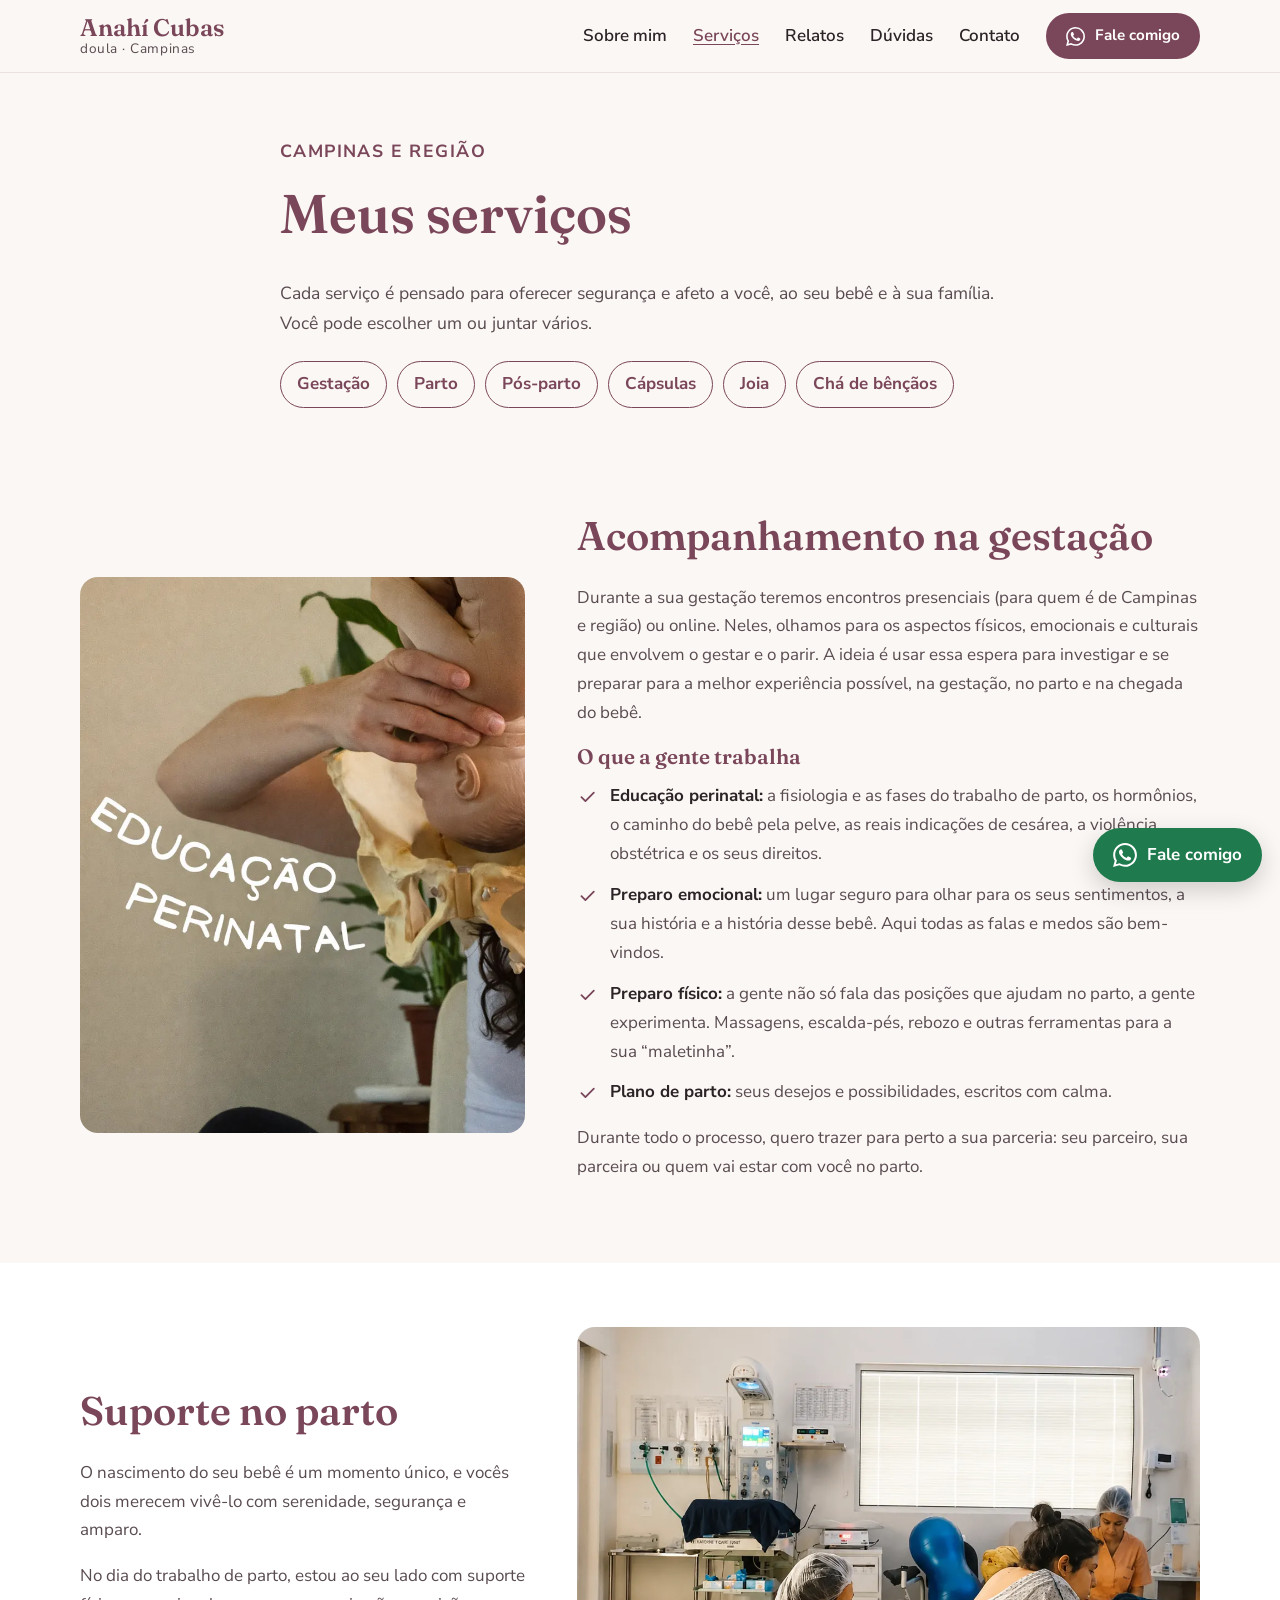
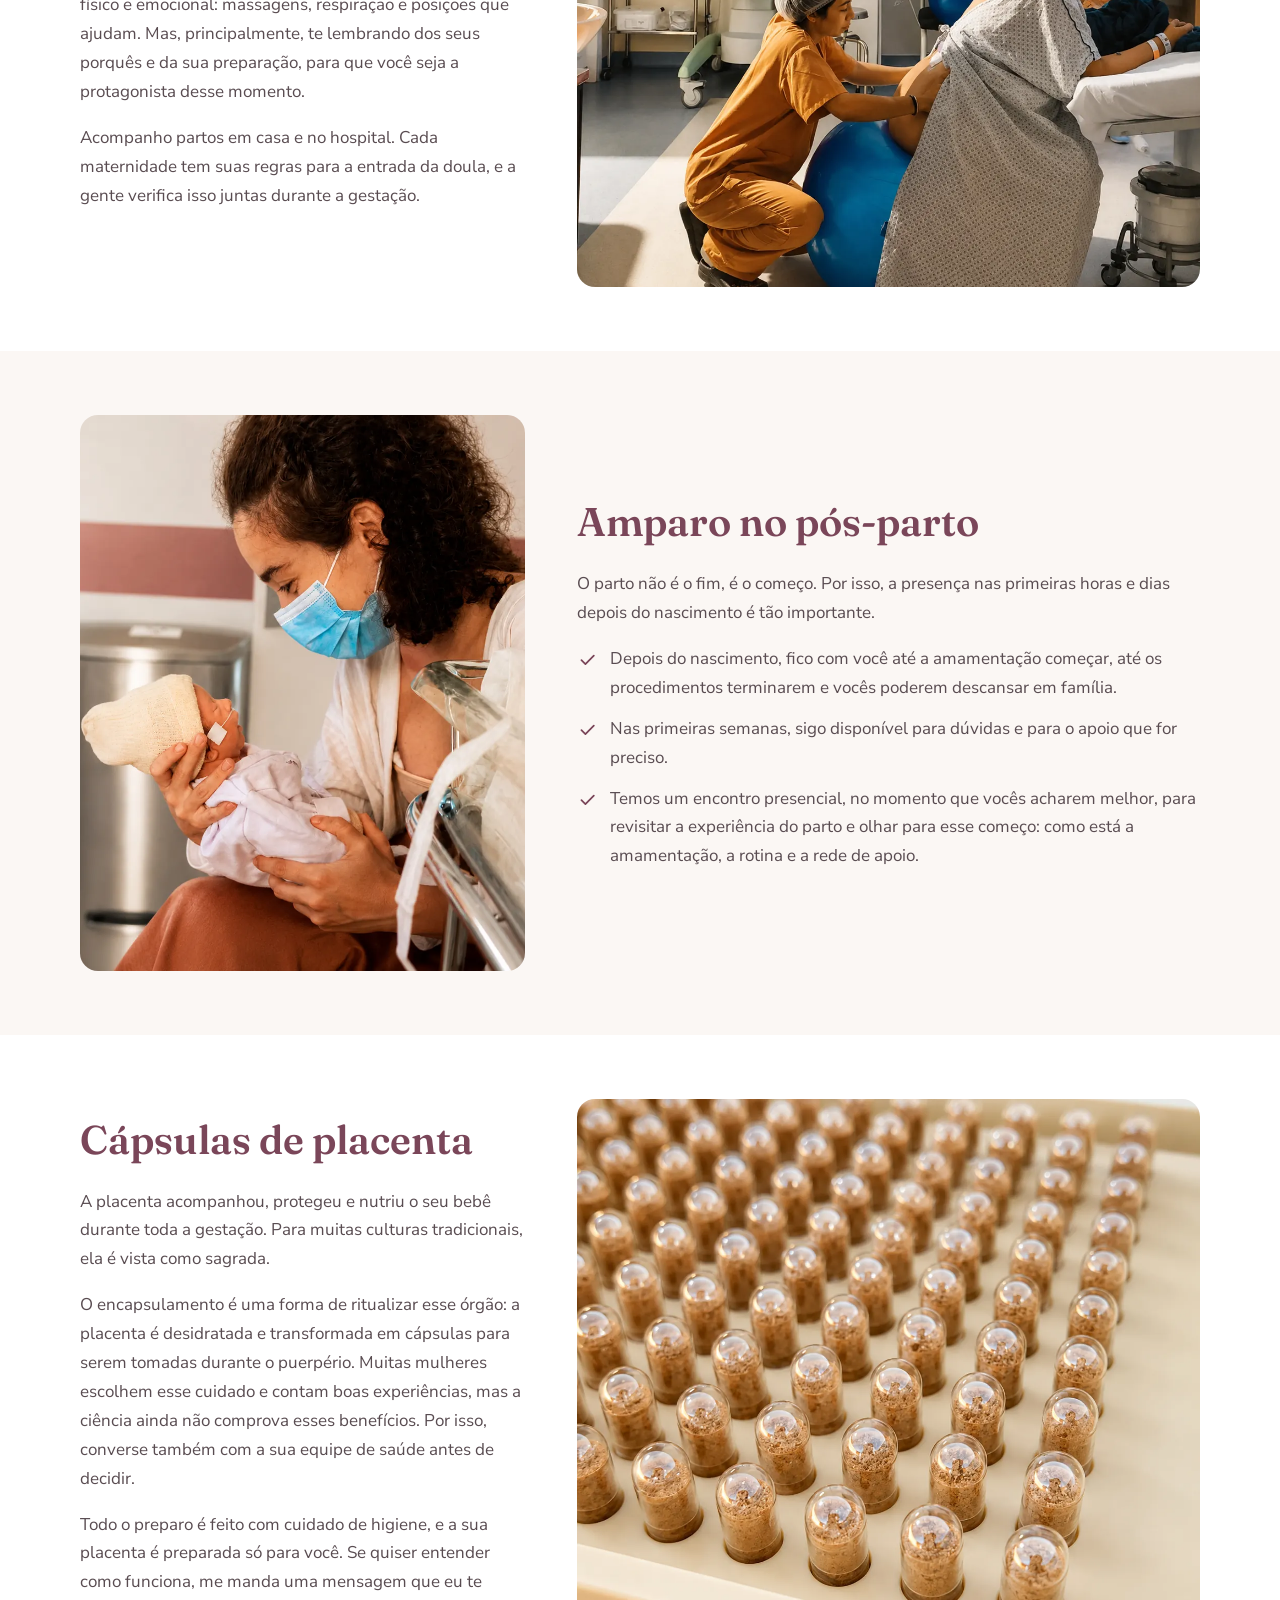
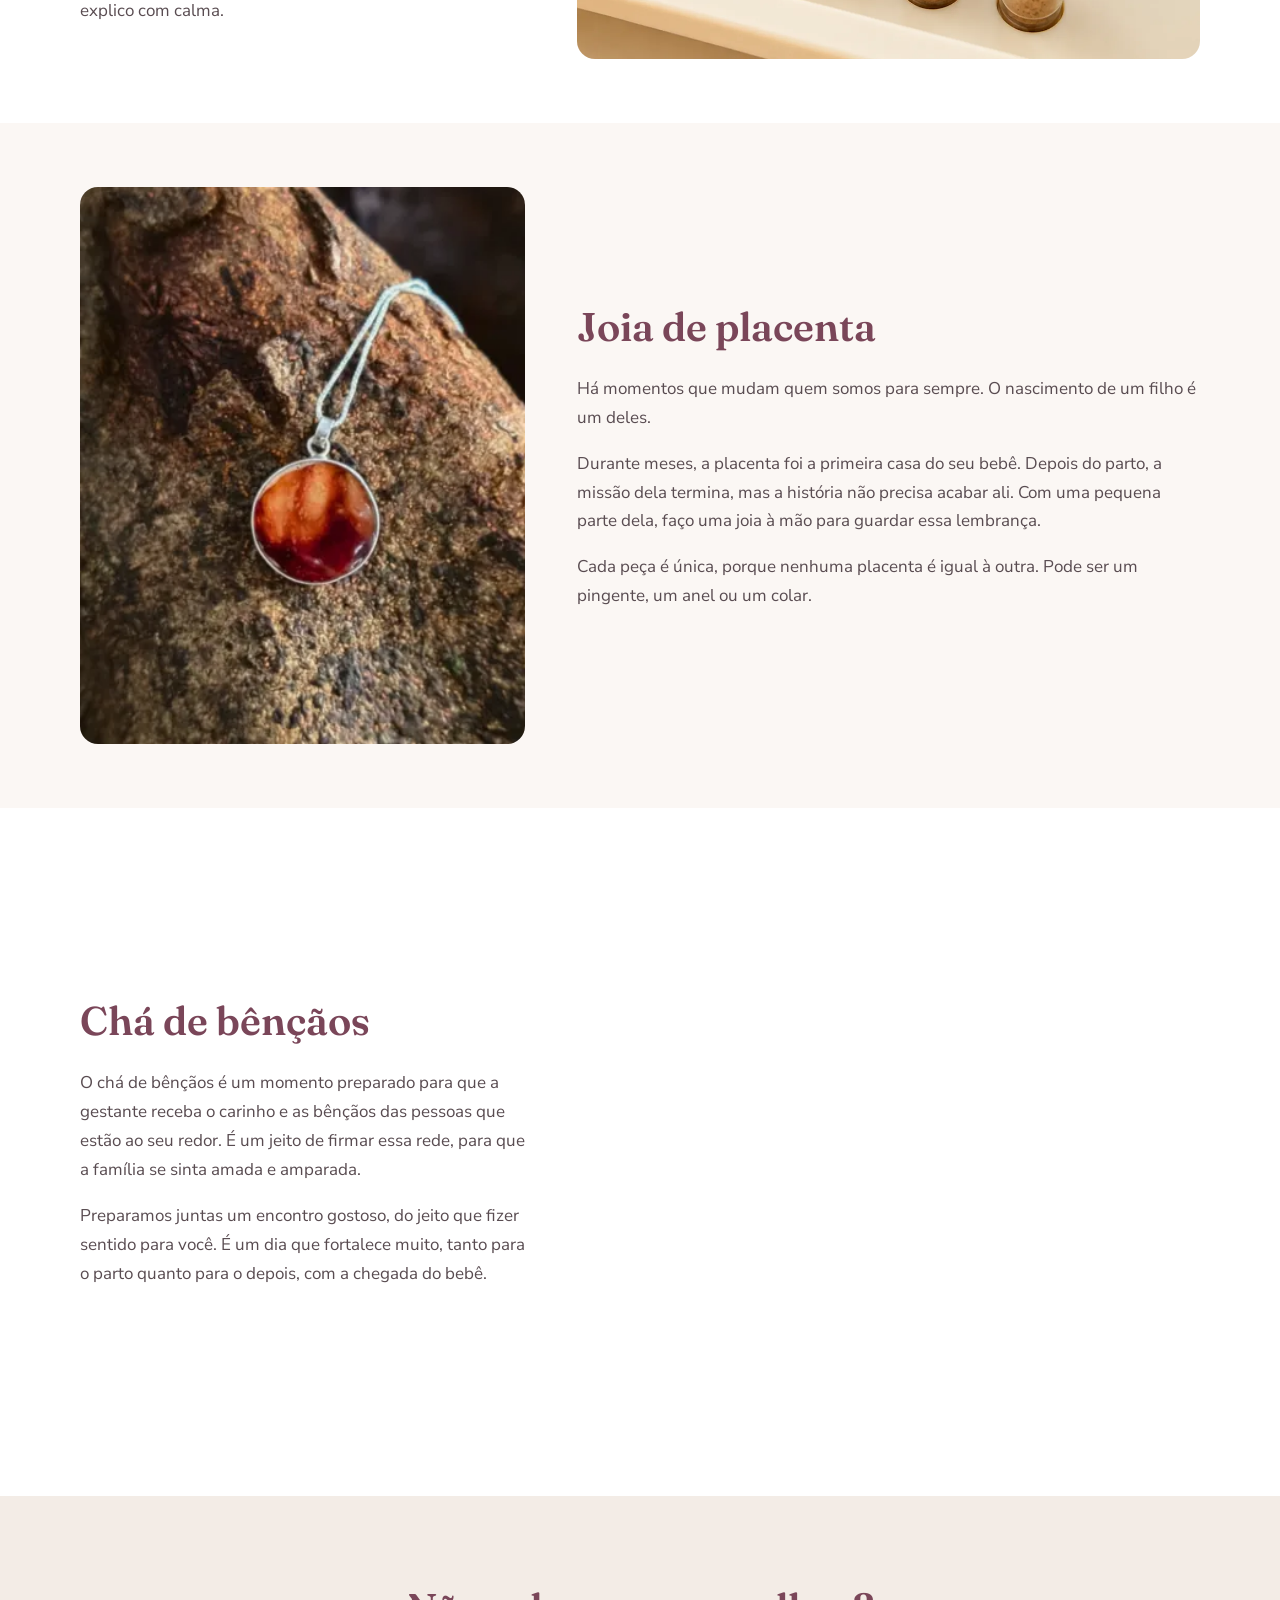
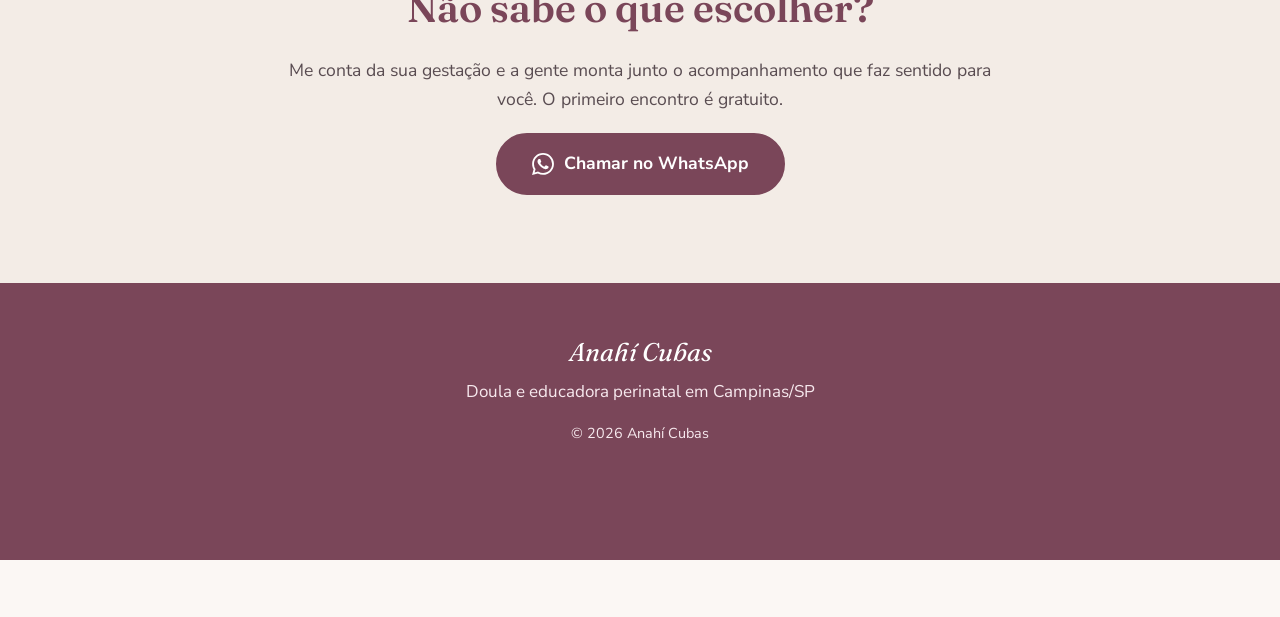
==== commit 1dab3dfd: "Atualizando a pagina" ====
--- a/servicios.html
+++ b/servicios.html
@@ -1,178 +1,13 @@
 <!DOCTYPE html>
-<html lang="pt-br">
+<html lang="pt-BR">
 <head>
     <meta charset="UTF-8">
-    <meta name="viewport" content="width=device-width, initial-scale=1.0">
-    <title>Serviços de Doula em Campinas | Anahí - Educação Perinatal e Placenta</title>
-    <meta name="description" content="Conheça os serviços especializados de doula em Campinas: educação perinatal, parto humanizado, cápsulas e joias de placenta. Apoio completo para sua gestação e parto.">
-    <meta name="keywords" content="doula campinas, serviços doula, educação perinatal campinas, parto humanizado, joias de placenta campinas, doula para parto">
-    <meta name="author" content="Anahí Doula Campinas">
-    <meta name="robots" content="index, follow, max-snippet:-1, max-image-preview:large, max-video-preview:-1">
-    <meta name="canonical" content="https://doula-anahi-cubas.netlify.app/servicios.html">
-   <meta name="google-site-verification" content="1dVnE12YSc2t-7htzgksGDvZf7HCqj6tVsVxm7yxX1Y" />
-    <link rel="preconnect" href="https://fonts.googleapis.com">
-    <link rel="preconnect" href="https://fonts.gstatic.com" crossorigin>
-    <link href="https://fonts.googleapis.com/css2?family=Playfair+Display:ital,wght@0,400..900;1,400..900&display=swap" rel="stylesheet">
-    <link href="https://fonts.googleapis.com/css2?family=Material+Symbols+Outlined&display=swap" rel="stylesheet">
-    <link rel="stylesheet" href="src/css/style.css">
+    <title>Serviços | Anahí Cubas – Doula</title>
+    <meta name="robots" content="noindex, follow">
+    <link rel="canonical" href="https://anahicubas.com.br/servicos">
+    <meta http-equiv="refresh" content="0; url=servicos.html">
 </head>
-<body class="pagina-servicios">
-
-   <header class="transparent-header">
-        <nav class="navbar">
-            <div class="container nav-wrapper">
-                <div class="logo-area">
-                    <img src="https://lh3.googleusercontent.com/aida-public/[base64]" alt="Anahí Doula Logo" class="logo-img">
-                    <span class="logo-text">Doula Anahí</span>
-                </div>
-                
-                <!-- Menú que se ve en computadoras -->
-                <div class="nav-links">
-                    <a href="index.html#inicio" class="nav-link">Início</a>
-                    <a href="index.html#sobre" class="nav-link">Sobre Mim</a>
-                    <a href="index.html#servicos" class="nav-link">Serviços</a>
-                    <a href="index.html#relatos" class="nav-link">Relatos</a>
-                    <a href="index.html#contato" class="btn-nav">Contato</a>
-                </div>
-                
-                <!-- Botón exclusivo para celulares (conecta a tu WhatsApp) -->
-                <a href="https://api.whatsapp.com/send/?phone=5519989185193&text&type=phone_number&app_absent=0&utm_source=ig" target="_blank" rel="noopener noreferrer" class="mobile-wa-btn">
-                    Agendar Consulta
-                </a>
-            </div>
-        </nav>
-    </header>
-
-    <div class="services-hero"> 
-        <h1>Meus Serviços</h1>
-        <p>Cada serviço é pensado para oferecer a segurança e o afeto que você e seu bebê precisam</p>
-    </div>
-
-    <main class="container-servicios-detalle">
-        <!-- SECCIÓN 1: EDUCACIÓN PERINATAL -->
-        <section id="educacao" class="servicio-bloque-detalle">
-            <div class="detalle-content">
-                <div class="detalle-img-wrapper">
-                    <img src="src/imagens/img6.png" alt="Educação Perinatal">
-                </div>
-                <div class="detalle-texto">
-                    <h2>Acompanhamento durante a gestação</h2>
-                    <p>Durante a sua gestação teremos encontros presenciais (para quem for de Campinas e região) ou online, onde adentraremos os aspectos físicos, emocionais e culturais que envolvem o gestar e o parir. A ideia é, durante essa espera, a gente estar no lugar de investigação e preparação para a melhor experiência possível, tanto da gestação quanto do parto e também da chegada desse bebê no puerpério.Os encontros permeiam a educação perinatal, onde vamos olhar para a fisiologia e as fases do trabalho de parto, vamos entender as reais possibilidades e os cenários possíveis, vamos adentrar os desejos e os medos e tudo o que envolve a expectativa e a realidade dessa travessia; o preparo emocional, que também é o lugar de olharmos para os seus sentimentos, para a sua história, para a história desse bebê que vem chegando, para o seu contexto e para como tudo isso te afeta, um lugar seguro, de construção de intimidade, onde todas as falas e sentimentos são permitidos e muito bem-vindos; e também, é claro, um olhar para o preparo físico. Vamos não só falar sobre as posições que favorecem o trabalho de parto, como vamos experimentá-las, vamos cuidar da mente e do corpo e construir nossa "maletinha de ferramentas" que vão ajudar durante a gestação e também durante o parto. Podemos experimentar massagens, escalda-pés, uso do rebozo e outras técnicas que se mostrem necessárias. Durante todo esse processo, meu intuito é também trazer para perto a sua parceria, seja seu parceiro ou parceira, ou quem quer que vá estar com você nesse momento do parto.</p>
-                    <a href="index.html#servicos" class="btn-volver"><span class="material-symbols-outlined">arrow_back</span> Voltar aos Serviços</a>
-                </div>
-            </div>
-        </section>
-
-        <!-- SECCIÓN 2: PARTO HUMANIZADO -->
-        <section id="parto" class="servicio-bloque-detalle">
-            <div class="detalle-content reversed">
-                <div class="detalle-img-wrapper">
-                    <img src="src/imagens/img1.png" alt="Acompanhamento do Parto">
-                </div>
-                <div class="detalle-texto">
-                    <h2>Suporte durante o parto</h2>
-                    <p>O nascimento do seu bebê é um momento único e tanto você quanto ele merecem vivê-lo com serenidade, segurança e amparo. No dia do seu trabalho de parto estarei ao seu lado, oferecendo suporte físico e emocional, utilizando técnicas de conforto e alívio da dor, como massagens, exercícios de respiração e posicionamentos mais favoráveis, mas principalmente te lembrando dos teus porquês, da sua preparação e te entregando o papel de protagonista nesse momento tão importante para uma melhor experiência de parto.</p>
-                    <a href="index.html#servicos" class="btn-volver"><span class="material-symbols-outlined">arrow_back</span> Voltar aos Serviços</a>
-                </div>
-            </div>
-        </section>
-
-        <!-- SECCIÓN 3: PUERPÉRIO -->
-        <section id="cuidados" class="servicio-bloque-detalle">
-            <div class="detalle-content">
-                <div class="detalle-img-wrapper">
-                    <img src="src/imagens/img2.png" alt="Cuidados com o Bebê">
-                </div>
-                <div class="detalle-texto">
-                    <h2>Amparo durante o puerpério imediato</h2>
-                    <p>O parto não é o final, é o início, por isso, a presença e o suporte para as primeiras horas e dias depois do nascimento do seu bebê são muito importantes.
-                    Depois do nascimento, eu fico com você até o estabelecimento da amamentação, até que todos os procedimentos tenham terminado e que vocês possam, por fim, descansar em família.
-                    Nos primeiros dias e semanas sigo disponível para dúvidas ou suportes que forem necessários e temos também um encontro presencial para o momento que vocês acharem mais importante. Esse encontro é super importante para revisitarmos a sua experiência de parto e podermos olhar para esse começo de maternidade. Olhamos para como as coisas estão fluindo nessa nova vida com um bebê na família, como está se desenrolando a amamentação e outros tipos de suporte que possam se fazer necessários.
-
-
-</p>
-                    <a href="index.html#servicos" class="btn-volver"><span class="material-symbols-outlined">arrow_back</span> Voltar aos Serviços</a>
-                </div>
-            </div>
-        </section>
-
-        <!-- SECCIÓN 4: AMAMENTAÇÃO -->
-        <section id="capsulas" class="servicio-bloque-detalle">
-            <div class="detalle-content reversed">
-                <div class="detalle-img-wrapper">
-                    <img src="src/imagens/img3.jpg" alt="Cápsulas de Placenta">
-                </div>
-                <div class="detalle-texto">
-                    <h2>Cápsulas de Placenta</h2>
-                    <p>A placenta é esse órgão que acompanhou, protegeu e nutriu o seu bebê durante toda a gestação. Muito mais do que um órgão, para muitas culturas tradicionais ela é vista como sagrada e, para o momento do pós-parto, é extremamente importante e repleta tanto de nutrientes quanto de hormônios essenciais para a melhor recuperação da pessoa puérpera.
-                    O encapsulamento é uma forma de ritualizar e desidratar a placenta para que ela possa ser consumida em formato de cápsulas diariamente durante o puerpério. É uma forma de ajudarmos nosso corpo a repor vitaminas, nutrientes e também hormônios que, no pós-parto, têm uma queda abrupta.
-                    Se você deseja conhecer melhor essa prática e entender como funciona o processo de encapsulamento, ficarei feliz em esclarecer suas dúvidas e acompanhar sua decisão. Me manda uma mensagem no WhatsApp para a gente conversar!</p>
-                    <a href="index.html#servicos" class="btn-volver"><span class="material-symbols-outlined">arrow_back</span> Voltar aos Serviços</a>
-                </div>
-            </div>
-        </section>
-
-        <!-- SECCIÓN 5: CUIDADOS RN -->
-        <section id="joias" class="servicio-bloque-detalle">
-            <div class="detalle-content">
-                <div class="detalle-img-wrapper">
-                    <img src="src/imagens/img4.jpg" alt="Joias com Placenta">
-                </div>
-                <div class="detalle-texto">
-                    <h2>Joia de Placenta</h2>
-                    <p>Há momentos que mudam quem somos para sempre. O nascimento de um filho é um deles. Durante meses, a placenta foi a primeira casa do seu bebê. Foi ela quem o protegeu, alimentou e acompanhou cada pequeno instante do seu desenvolvimento. Depois do parto, sua missão termina, mas sua história não precisa acabar ali. Transformar uma pequena parte da placenta em uma joia é uma maneira delicada e cheia de significado de preservar essa lembrança para sempre. Mais do que um acessório, é um símbolo da força, da entrega e do amor que marcaram o começo da maternidade. Cada peça é feita artesanalmente, com respeito e cuidado, tornando-se única, assim como a história de cada mãe e de cada bebê. Nenhuma joia é igual à outra, porque nenhuma placenta é igual à outra.
-                    Seja no formato de um pingente, um anel ou um colar, essa lembrança acompanhará você muito além dos primeiros meses. Será um pedaço da sua história.</p>
-                    <a href="index.html#servicos" class="btn-volver"><span class="material-symbols-outlined">arrow_back</span> Voltar aos Serviços</a>
-                </div>
-            </div>
-        </section>
-
-        <!-- SECCIÓN 6: RODAS DE APOIO -->
-        <section id="arte" class="servicio-bloque-detalle">
-            <div class="detalle-content reversed">
-                <div class="detalle-img-wrapper">
-                    <img src="src/imagens/img5.png" alt="Joia de placenta">
-                </div>
-                <div class="detalle-texto">
-                    <h2>Chá de Bençãos</h2>
-                    <p>O Chá de Bençãos é um moento preparado para que essa mãe possa receber todo o carinho e todas as bençãos das pessoas que estão ao seu redor.
-                    Um monmento para que se firme essa rede, e que essa familia se sinta amada e amparada.
-                    Preparamos juntas um evento gostoso dentro daquilo que faça sentido para cada uma. É um dia muito fortalecedor, tanto para o preparo pro momento do parto quanto para o depois, com a chegada desse bebê.
-                    </p>
-                    <a href="index.html#servicos" class="btn-volver"><span class="material-symbols-outlined">arrow_back</span> Voltar aos Serviços</a>
-                </div>
-            </div>
-        </section>
-    </main>
-
-    <footer class="main-footer">
-        <div class="container text-center">
-            <p>&copy; 2026 Anahí Cubas - Doula. Todos os direitos reservados.</p>
-        </div>
-        
-    </footer>
-
-    <!-- Navegación inferior fija para móviles (Estilo Instagram) -->
-    <nav class="bottom-nav">
-        <a href="index.html#inicio" class="bottom-nav-item">
-            <span class="material-symbols-outlined">home</span>
-            <span>Início</span>
-        </a>
-        <a href="index.html#sobre" class="bottom-nav-item">
-            <span class="material-symbols-outlined">person</span>
-            <span>Sobre</span>
-        </a>
-        <a href="index.html#servicos" class="bottom-nav-item">
-            <span class="material-symbols-outlined">pregnancy</span>
-            <span>Serviços</span>
-        </a>
-        <a href="index.html#relatos" class="bottom-nav-item">
-            <span class="material-symbols-outlined">forum</span>
-            <span>Relatos</span>
-        </a>
-    </nav>
-
-    <!-- Enlace al JS para que todo funcione de diez -->
-    <script src="src/js/script.js"></script>
+<body>
+    <p>Esta página mudou de endereço: <a href="servicos.html">ver os serviços</a>.</p>
 </body>
-</html>+</html>
